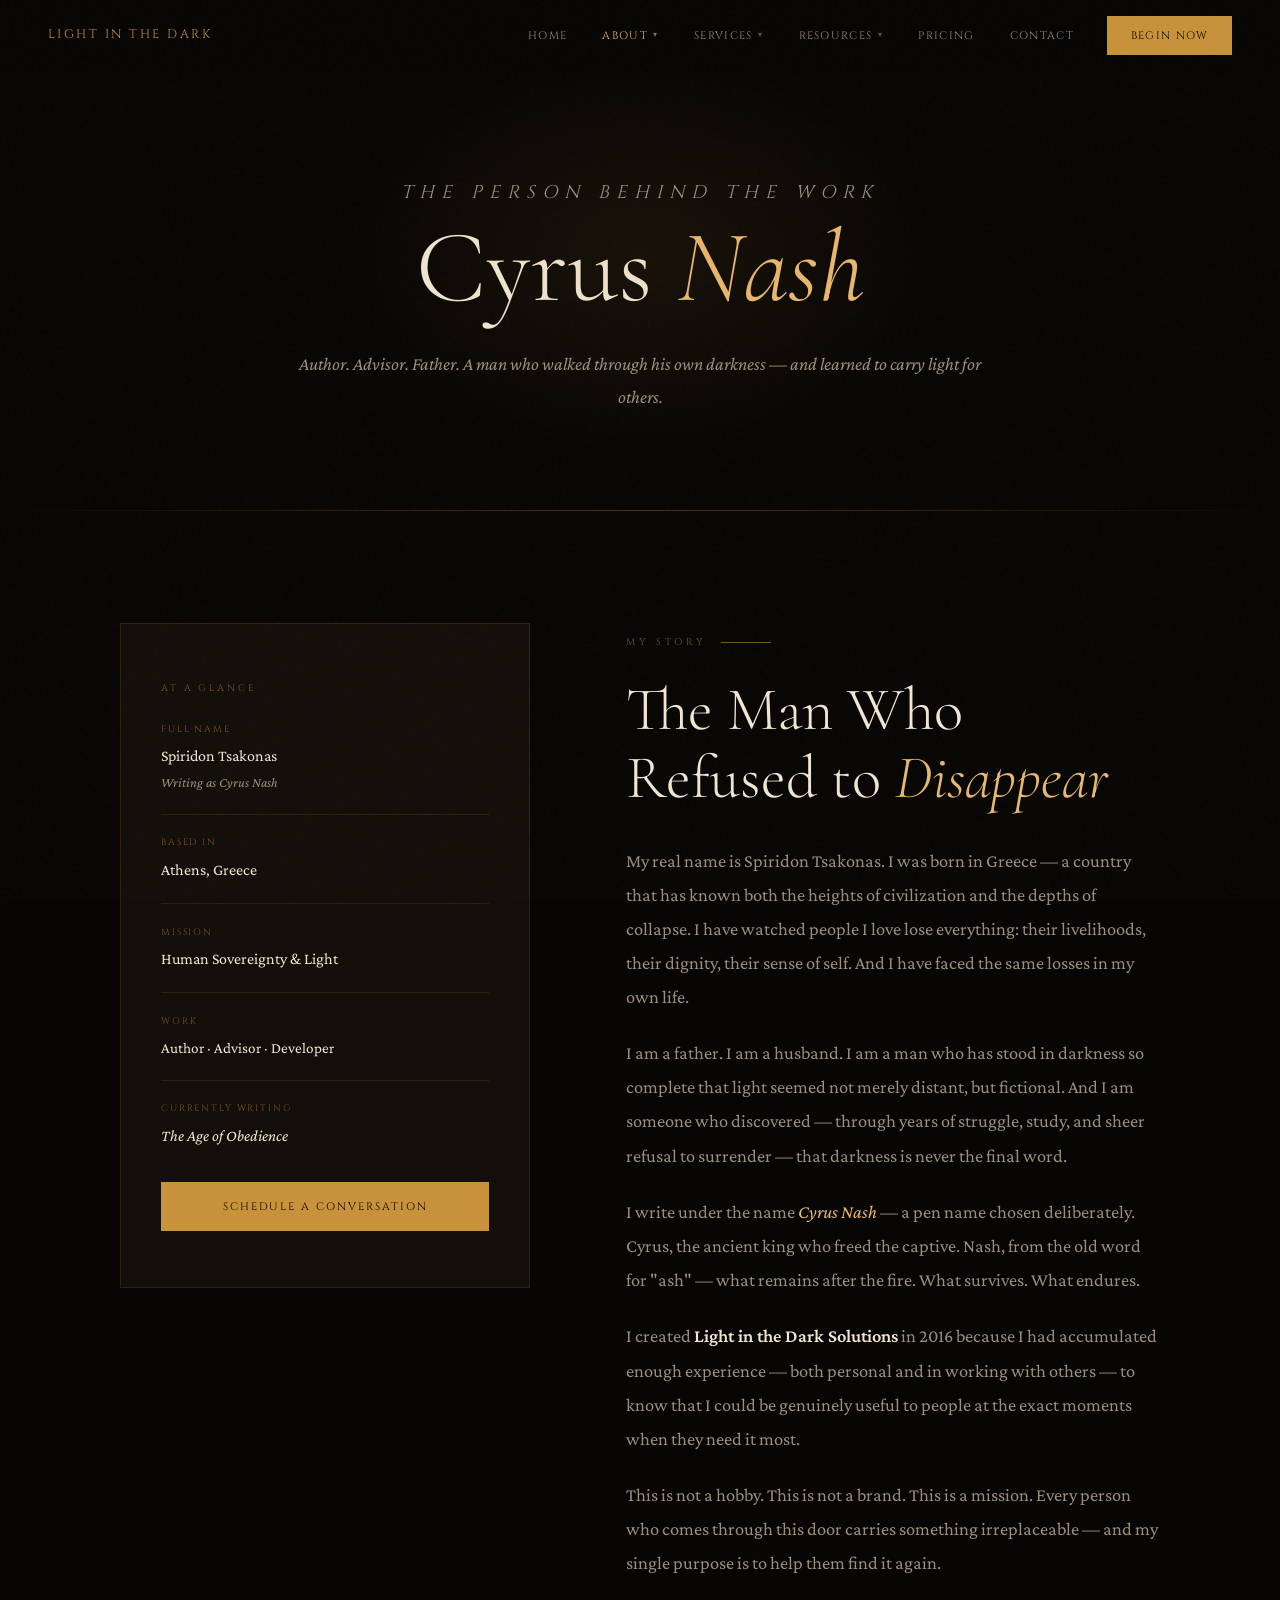
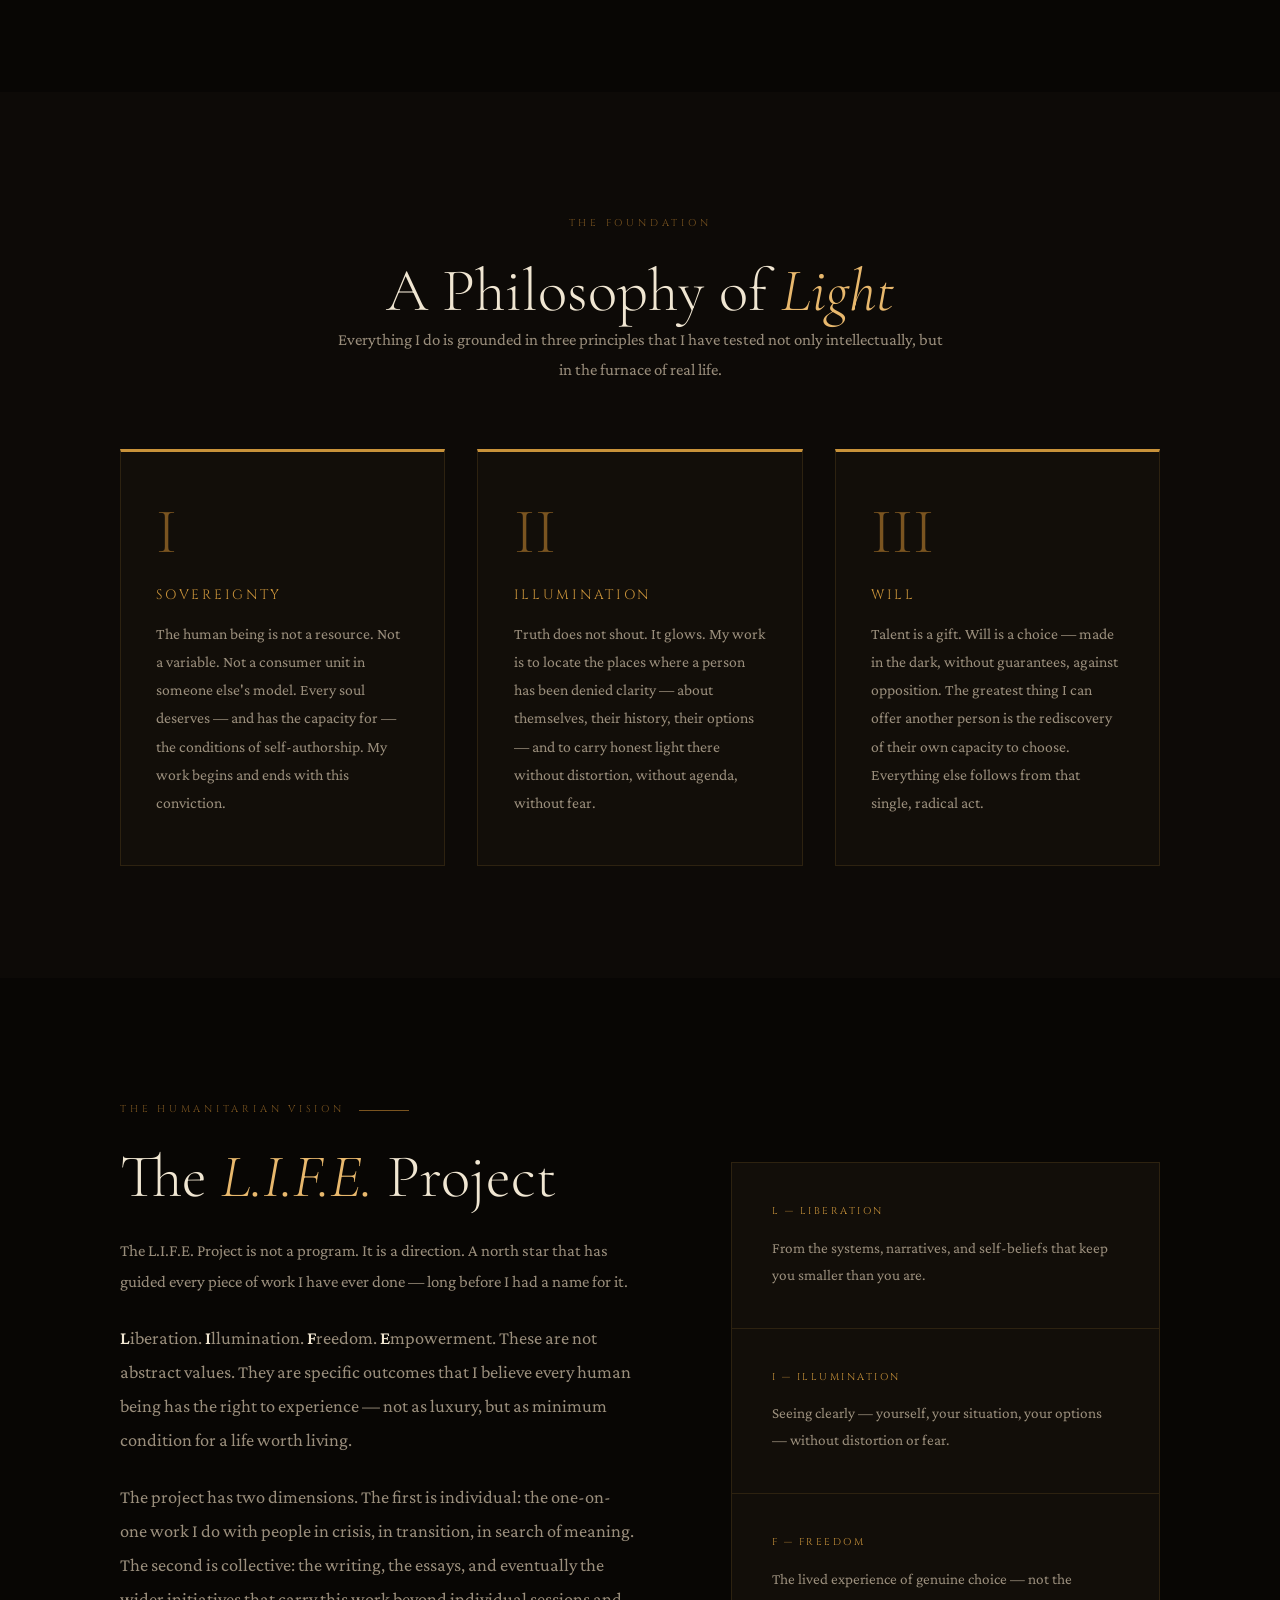
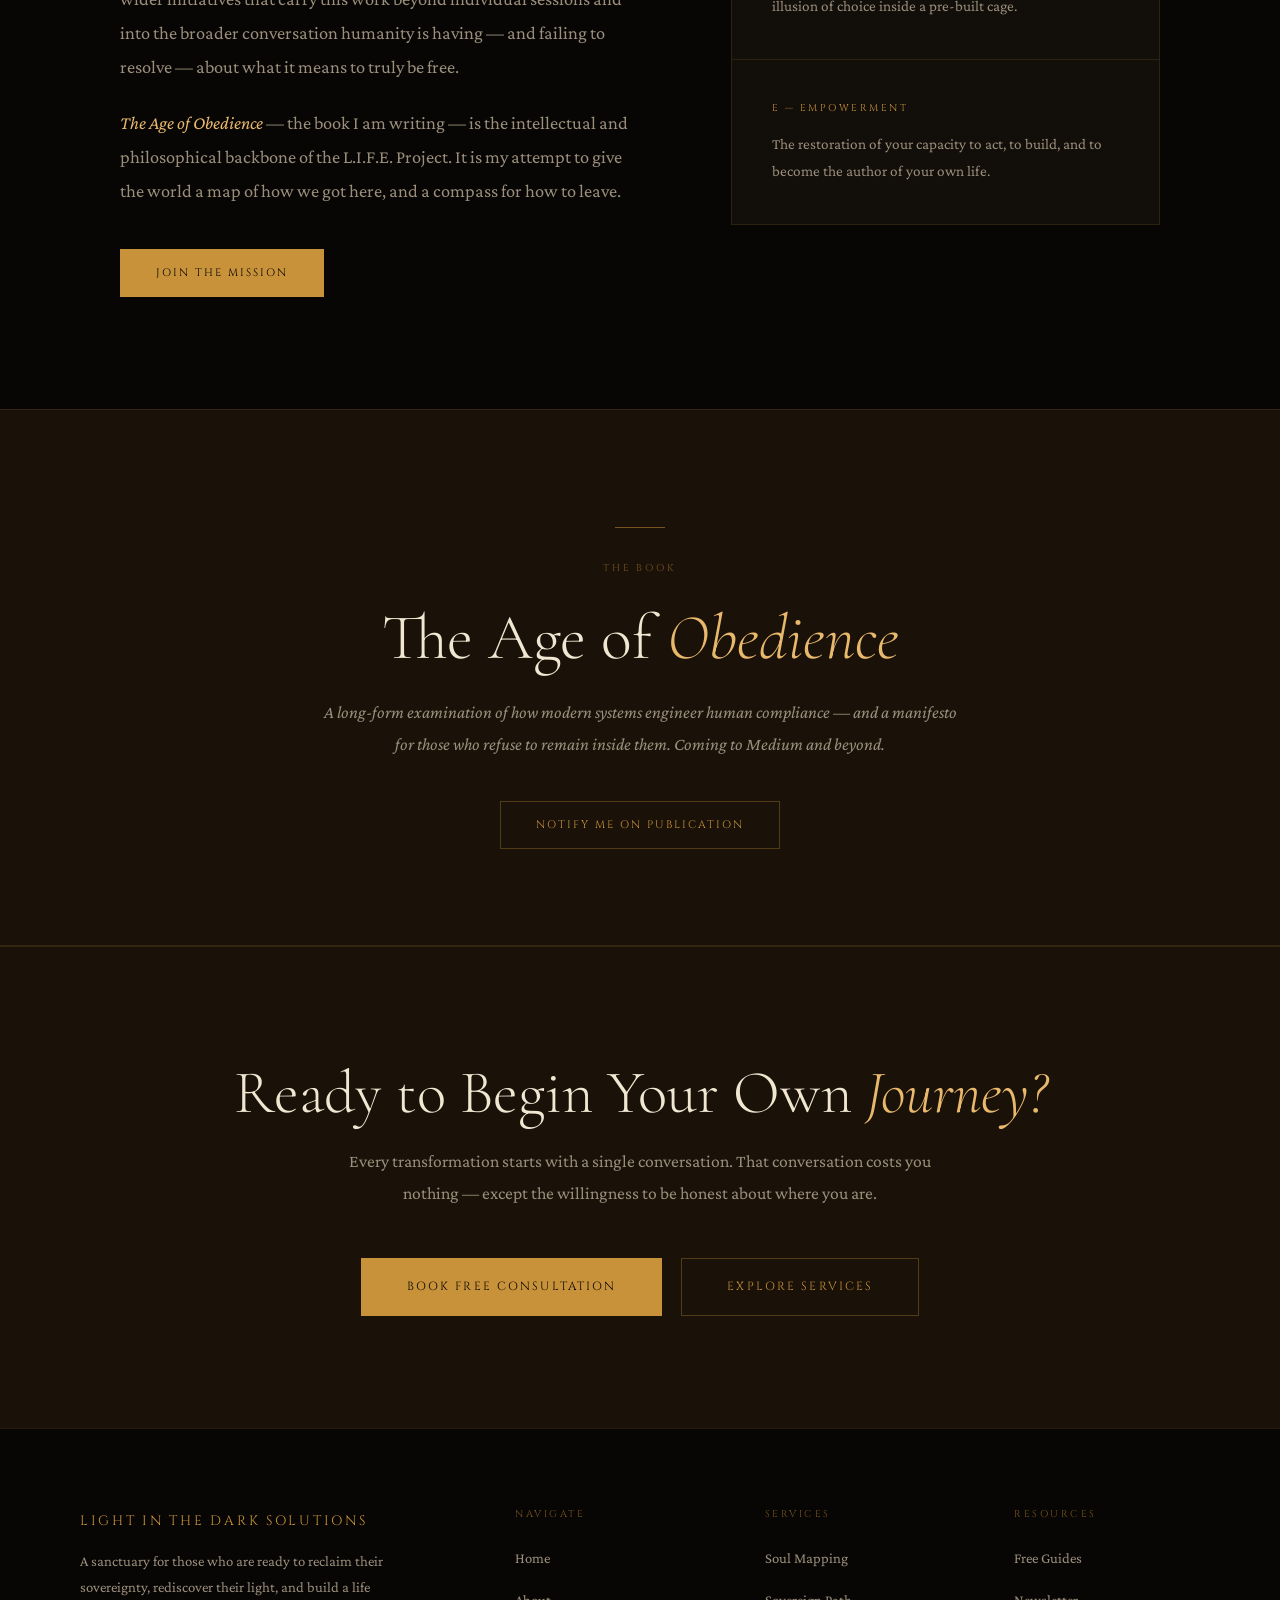
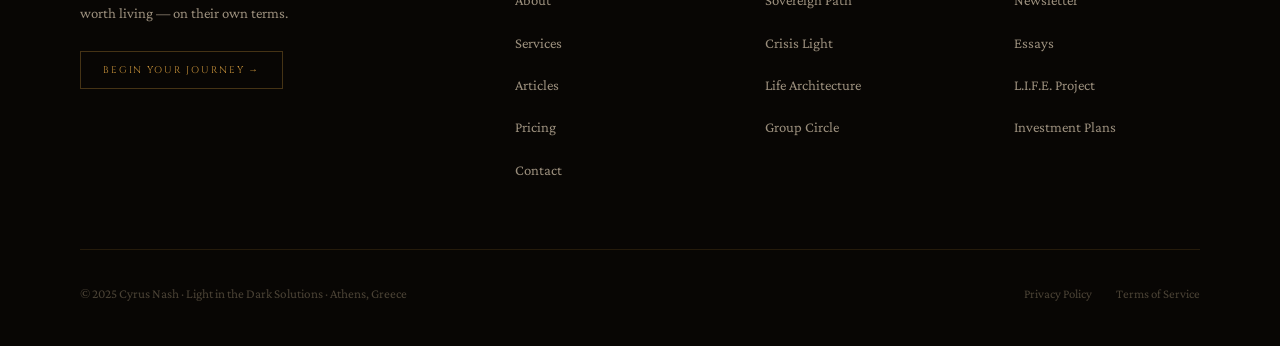
==== about.html @ 3b2564b2 "Initial website upload" ====
<!DOCTYPE html>
<html lang="en">
<head>
<meta charset="UTF-8"><meta name="viewport" content="width=device-width, initial-scale=1.0">
<meta name="description" content="About Cyrus Nash — author, advisor, and founder of the L.I.F.E. Project. The philosophy behind Light in the Dark Solutions.">
<title>About Cyrus Nash · Light in the Dark Solutions</title>
<link rel="stylesheet" href="css/style.css">
</head>
<body>
<nav id="nav">
  <a href="index.html" class="nav-logo">Light in the Dark</a>
  <ul class="nav-menu">
    <li><a href="index.html">Home</a></li>
    <li><a href="about.html" class="active">About <span class="arrow">▾</span></a>
      <div class="dropdown">
        <a href="#story">My Story<span class="dd-sub">Who is Cyrus Nash</span></a>
        <a href="#philosophy">Philosophy<span class="dd-sub">Light · Darkness · Will</span></a>
        <a href="#life-project">L.I.F.E. Project<span class="dd-sub">The humanitarian vision</span></a>
      </div>
    </li>
    <li><a href="services.html">Services <span class="arrow">▾</span></a>
      <div class="dropdown">
        <a href="services.html#soul-mapping">Soul Mapping<span class="dd-sub">One-on-one deep consultation</span></a>
        <a href="services.html#sovereign-path">The Sovereign Path<span class="dd-sub">Monthly coaching program</span></a>
        <a href="services.html#crisis-light">Crisis Light<span class="dd-sub">Emergency 48hr advisory</span></a>
        <a href="services.html#life-architecture">Life Architecture<span class="dd-sub">12-week intensive</span></a>
        <a href="services.html#group">Group Circle<span class="dd-sub">Collective transformation</span></a>
      </div>
    </li>
    <li><a href="resources.html">Resources <span class="arrow">▾</span></a>
      <div class="dropdown">
        <a href="blog.html">Articles & Essays<span class="dd-sub">Writings from the dark</span></a>
        <a href="resources.html#downloads">Free Downloads<span class="dd-sub">Guides & reflections</span></a>
        <a href="resources.html#newsletter">Newsletter<span class="dd-sub">Letters of Light</span></a>
      </div>
    </li>
    <li><a href="pricing.html">Pricing</a></li>
    <li><a href="contact.html">Contact</a></li>
    <li><a href="pricing.html" class="nav-cta">Begin Now</a></li>
  </ul>
  <button class="hamburger" aria-label="Menu"><span></span><span></span><span></span></button>
</nav>
<div class="mobile-nav">
  <a href="index.html">Home</a><a href="about.html">About</a>
  <a href="services.html">Services</a><a href="blog.html">Articles</a>
  <a href="resources.html">Resources</a><a href="pricing.html">Pricing</a>
  <a href="contact.html">Contact</a>
</div>

<div class="page-hero">
  <div class="page-hero-glow"></div>
  <p class="label">The Person Behind the Work</p>
  <h1>Cyrus <em>Nash</em></h1>
  <p>Author. Advisor. Father. A man who walked through his own darkness — and learned to carry light for others.</p>
</div>
<hr class="divider">

<!-- ── STORY ── -->
<section class="section" id="story">
  <div class="section-inner">
    <div style="display:grid;grid-template-columns:1fr 1.3fr;gap:6rem;align-items:start;">
      <div class="reveal">
        <div style="border:1px solid var(--border);padding:3.5rem 2.5rem;background:var(--bg3);position:sticky;top:6rem;">
          <div style="font-family:'Cinzel',serif;font-size:0.6rem;letter-spacing:0.3em;color:var(--gold-dim);text-transform:uppercase;margin-bottom:1.5rem;">At a Glance</div>
          <div style="display:flex;flex-direction:column;gap:1.2rem;">
            <div style="border-bottom:1px solid var(--border);padding-bottom:1.2rem;">
              <div style="font-family:'Cinzel',serif;font-size:0.58rem;letter-spacing:0.2em;color:var(--gold-dim);text-transform:uppercase;margin-bottom:0.3rem;">Full Name</div>
              <div style="font-size:1rem;color:var(--cream);">Spiridon Tsakonas</div>
              <div style="font-size:0.85rem;color:var(--cream-dim);font-style:italic;">Writing as Cyrus Nash</div>
            </div>
            <div style="border-bottom:1px solid var(--border);padding-bottom:1.2rem;">
              <div style="font-family:'Cinzel',serif;font-size:0.58rem;letter-spacing:0.2em;color:var(--gold-dim);text-transform:uppercase;margin-bottom:0.3rem;">Based In</div>
              <div style="font-size:1rem;color:var(--cream);">Athens, Greece</div>
            </div>
            <div style="border-bottom:1px solid var(--border);padding-bottom:1.2rem;">
              <div style="font-family:'Cinzel',serif;font-size:0.58rem;letter-spacing:0.2em;color:var(--gold-dim);text-transform:uppercase;margin-bottom:0.3rem;">Mission</div>
              <div style="font-size:1rem;color:var(--cream);">Human Sovereignty &amp; Light</div>
            </div>
            <div style="border-bottom:1px solid var(--border);padding-bottom:1.2rem;">
              <div style="font-family:'Cinzel',serif;font-size:0.58rem;letter-spacing:0.2em;color:var(--gold-dim);text-transform:uppercase;margin-bottom:0.3rem;">Work</div>
              <div style="font-size:0.95rem;color:var(--cream);">Author · Advisor · Developer</div>
            </div>
            <div>
              <div style="font-family:'Cinzel',serif;font-size:0.58rem;letter-spacing:0.2em;color:var(--gold-dim);text-transform:uppercase;margin-bottom:0.3rem;">Currently Writing</div>
              <div style="font-size:1rem;color:var(--cream);font-style:italic;">The Age of Obedience</div>
            </div>
          </div>
          <div style="margin-top:2rem;">
            <a href="contact.html" class="btn btn-gold" style="width:100%;justify-content:center;">Schedule a Conversation</a>
          </div>
        </div>
      </div>
      <div>
        <div class="reveal">
          <p class="label">My Story</p>
          <h2>The Man Who Refused to <em>Disappear</em></h2>
          <div style="margin-top:2rem;display:flex;flex-direction:column;gap:1.4rem;">
            <p style="color:var(--cream-dim);line-height:1.85;">
              My real name is Spiridon Tsakonas. I was born in Greece — a country that has known both the heights of civilization and the depths of collapse. I have watched people I love lose everything: their livelihoods, their dignity, their sense of self. And I have faced the same losses in my own life.
            </p>
            <p style="color:var(--cream-dim);line-height:1.85;">
              I am a father. I am a husband. I am a man who has stood in darkness so complete that light seemed not merely distant, but fictional. And I am someone who discovered — through years of struggle, study, and sheer refusal to surrender — that darkness is never the final word.
            </p>
            <p style="color:var(--cream-dim);line-height:1.85;">
              I write under the name <em>Cyrus Nash</em> — a pen name chosen deliberately. Cyrus, the ancient king who freed the captive. Nash, from the old word for "ash" — what remains after the fire. What survives. What endures.
            </p>
            <p style="color:var(--cream-dim);line-height:1.85;">
              I created <strong>Light in the Dark Solutions</strong> in 2016 because I had accumulated enough experience — both personal and in working with others — to know that I could be genuinely useful to people at the exact moments when they need it most.
            </p>
            <p style="color:var(--cream-dim);line-height:1.85;">
              This is not a hobby. This is not a brand. This is a mission. Every person who comes through this door carries something irreplaceable — and my single purpose is to help them find it again.
            </p>
          </div>
        </div>
      </div>
    </div>
  </div>
</section>

<!-- ── PHILOSOPHY ── -->
<section class="section section-alt" id="philosophy">
  <div class="section-inner">
    <div class="section-head centered reveal">
      <p class="label">The Foundation</p>
      <h2>A Philosophy of <em>Light</em></h2>
      <p class="section-subtitle">Everything I do is grounded in three principles that I have tested not only intellectually, but in the furnace of real life.</p>
    </div>
    <div style="display:grid;grid-template-columns:repeat(3,1fr);gap:2rem;margin-top:1rem;">
      <div class="reveal" style="background:var(--bg3);border:1px solid var(--border);padding:3rem 2.2rem;border-top:3px solid var(--gold);">
        <div style="font-family:'Cormorant Garamond',serif;font-size:4rem;font-weight:300;color:var(--gold-dim);line-height:1;margin-bottom:1.5rem;">I</div>
        <h3 style="font-family:'Cinzel',serif;font-size:0.85rem;letter-spacing:0.2em;text-transform:uppercase;color:var(--gold);margin-bottom:1rem;font-weight:400;">Sovereignty</h3>
        <p style="color:var(--cream-dim);font-size:0.98rem;line-height:1.8;">The human being is not a resource. Not a variable. Not a consumer unit in someone else's model. Every soul deserves — and has the capacity for — the conditions of self-authorship. My work begins and ends with this conviction.</p>
      </div>
      <div class="reveal reveal-delay-1" style="background:var(--bg3);border:1px solid var(--border);padding:3rem 2.2rem;border-top:3px solid var(--gold);">
        <div style="font-family:'Cormorant Garamond',serif;font-size:4rem;font-weight:300;color:var(--gold-dim);line-height:1;margin-bottom:1.5rem;">II</div>
        <h3 style="font-family:'Cinzel',serif;font-size:0.85rem;letter-spacing:0.2em;text-transform:uppercase;color:var(--gold);margin-bottom:1rem;font-weight:400;">Illumination</h3>
        <p style="color:var(--cream-dim);font-size:0.98rem;line-height:1.8;">Truth does not shout. It glows. My work is to locate the places where a person has been denied clarity — about themselves, their history, their options — and to carry honest light there without distortion, without agenda, without fear.</p>
      </div>
      <div class="reveal reveal-delay-2" style="background:var(--bg3);border:1px solid var(--border);padding:3rem 2.2rem;border-top:3px solid var(--gold);">
        <div style="font-family:'Cormorant Garamond',serif;font-size:4rem;font-weight:300;color:var(--gold-dim);line-height:1;margin-bottom:1.5rem;">III</div>
        <h3 style="font-family:'Cinzel',serif;font-size:0.85rem;letter-spacing:0.2em;text-transform:uppercase;color:var(--gold);margin-bottom:1rem;font-weight:400;">Will</h3>
        <p style="color:var(--cream-dim);font-size:0.98rem;line-height:1.8;">Talent is a gift. Will is a choice — made in the dark, without guarantees, against opposition. The greatest thing I can offer another person is the rediscovery of their own capacity to choose. Everything else follows from that single, radical act.</p>
      </div>
    </div>
  </div>
</section>

<!-- ── L.I.F.E. PROJECT ── -->
<section class="section" id="life-project">
  <div class="section-inner">
    <div style="display:grid;grid-template-columns:1.2fr 1fr;gap:6rem;align-items:center;">
      <div>
        <div class="reveal">
          <p class="label">The Humanitarian Vision</p>
          <h2>The <em>L.I.F.E.</em> Project</h2>
          <p style="color:var(--cream-dim);line-height:1.85;margin:1.5rem 0;font-size:1.05rem;">
            The L.I.F.E. Project is not a program. It is a direction. A north star that has guided every piece of work I have ever done — long before I had a name for it.
          </p>
          <p style="color:var(--cream-dim);line-height:1.85;margin-bottom:1.4rem;">
            <strong>L</strong>iberation. <strong>I</strong>llumination. <strong>F</strong>reedom. <strong>E</strong>mpowerment. These are not abstract values. They are specific outcomes that I believe every human being has the right to experience — not as luxury, but as minimum condition for a life worth living.
          </p>
          <p style="color:var(--cream-dim);line-height:1.85;margin-bottom:1.4rem;">
            The project has two dimensions. The first is individual: the one-on-one work I do with people in crisis, in transition, in search of meaning. The second is collective: the writing, the essays, and eventually the wider initiatives that carry this work beyond individual sessions and into the broader conversation humanity is having — and failing to resolve — about what it means to truly be free.
          </p>
          <p style="color:var(--cream-dim);line-height:1.85;margin-bottom:2.5rem;">
            <em>The Age of Obedience</em> — the book I am writing — is the intellectual and philosophical backbone of the L.I.F.E. Project. It is my attempt to give the world a map of how we got here, and a compass for how to leave.
          </p>
          <a href="contact.html" class="btn btn-gold">Join the Mission</a>
        </div>
      </div>
      <div class="reveal reveal-delay-2">
        <div style="border:1px solid var(--border);background:var(--bg3);">
          <div style="padding:2.5rem;border-bottom:1px solid var(--border);">
            <div style="font-family:'Cinzel',serif;font-size:0.62rem;letter-spacing:0.25em;color:var(--gold);text-transform:uppercase;margin-bottom:0.8rem;">L — Liberation</div>
            <p style="font-size:0.95rem;color:var(--cream-dim);">From the systems, narratives, and self-beliefs that keep you smaller than you are.</p>
          </div>
          <div style="padding:2.5rem;border-bottom:1px solid var(--border);">
            <div style="font-family:'Cinzel',serif;font-size:0.62rem;letter-spacing:0.25em;color:var(--gold);text-transform:uppercase;margin-bottom:0.8rem;">I — Illumination</div>
            <p style="font-size:0.95rem;color:var(--cream-dim);">Seeing clearly — yourself, your situation, your options — without distortion or fear.</p>
          </div>
          <div style="padding:2.5rem;border-bottom:1px solid var(--border);">
            <div style="font-family:'Cinzel',serif;font-size:0.62rem;letter-spacing:0.25em;color:var(--gold);text-transform:uppercase;margin-bottom:0.8rem;">F — Freedom</div>
            <p style="font-size:0.95rem;color:var(--cream-dim);">The lived experience of genuine choice — not the illusion of choice inside a pre-built cage.</p>
          </div>
          <div style="padding:2.5rem;">
            <div style="font-family:'Cinzel',serif;font-size:0.62rem;letter-spacing:0.25em;color:var(--gold);text-transform:uppercase;margin-bottom:0.8rem;">E — Empowerment</div>
            <p style="font-size:0.95rem;color:var(--cream-dim);">The restoration of your capacity to act, to build, and to become the author of your own life.</p>
          </div>
        </div>
      </div>
    </div>
  </div>
</section>

<!-- ── THE BOOK ── -->
<div class="quote-banner">
  <p class="label" style="justify-content:center;margin-bottom:2rem;"></p>
  <div class="reveal" style="max-width:800px;margin:0 auto;text-align:center;">
    <div style="font-family:'Cinzel',serif;font-size:0.62rem;letter-spacing:0.3em;color:var(--gold-dim);text-transform:uppercase;margin-bottom:1.5rem;">The Book</div>
    <h2 style="font-family:'Cormorant Garamond',serif;font-weight:300;font-size:clamp(2rem,5vw,4rem);margin-bottom:1.5rem;">The Age of <em>Obedience</em></h2>
    <p style="font-size:1.1rem;color:var(--cream-dim);max-width:640px;margin:0 auto 2.5rem;line-height:1.8;font-style:italic;">A long-form examination of how modern systems engineer human compliance — and a manifesto for those who refuse to remain inside them. Coming to Medium and beyond.</p>
    <a href="contact.html" class="btn btn-outline">Notify Me on Publication</a>
  </div>
</div>

<!-- ── CTA ── -->
<section class="cta-section">
  <div class="reveal">
    <h2>Ready to Begin Your Own <em>Journey?</em></h2>
    <p>Every transformation starts with a single conversation. That conversation costs you nothing — except the willingness to be honest about where you are.</p>
    <div class="btn-row">
      <a href="contact.html" class="btn btn-gold btn-lg">Book Free Consultation</a>
      <a href="services.html" class="btn btn-outline btn-lg">Explore Services</a>
    </div>
  </div>
</section>

<footer id="footer">
  <div class="footer-grid">
    <div class="footer-brand">
      <div class="footer-brand-name">Light in the Dark Solutions</div>
      <p>A sanctuary for those who are ready to reclaim their sovereignty, rediscover their light, and build a life worth living — on their own terms.</p>
      <a href="contact.html" class="btn btn-outline btn-sm">Begin Your Journey →</a>
    </div>
    <div class="footer-col"><h4>Navigate</h4><ul>
      <li><a href="index.html">Home</a></li><li><a href="about.html">About</a></li>
      <li><a href="services.html">Services</a></li><li><a href="blog.html">Articles</a></li>
      <li><a href="pricing.html">Pricing</a></li><li><a href="contact.html">Contact</a></li>
    </ul></div>
    <div class="footer-col"><h4>Services</h4><ul>
      <li><a href="services.html#soul-mapping">Soul Mapping</a></li>
      <li><a href="services.html#sovereign-path">Sovereign Path</a></li>
      <li><a href="services.html#crisis-light">Crisis Light</a></li>
      <li><a href="services.html#life-architecture">Life Architecture</a></li>
      <li><a href="services.html#group">Group Circle</a></li>
    </ul></div>
    <div class="footer-col"><h4>Resources</h4><ul>
      <li><a href="resources.html#downloads">Free Guides</a></li>
      <li><a href="resources.html#newsletter">Newsletter</a></li>
      <li><a href="blog.html">Essays</a></li>
      <li><a href="about.html#life-project">L.I.F.E. Project</a></li>
      <li><a href="pricing.html">Investment Plans</a></li>
    </ul></div>
  </div>
  <div class="footer-bottom">
    <span class="footer-copy">© 2025 Cyrus Nash · Light in the Dark Solutions · Athens, Greece</span>
    <div class="footer-legal"><a href="#">Privacy Policy</a><a href="#">Terms of Service</a></div>
  </div>
</footer>
<script src="js/main.js"></script>
</body>
</html>
---- css/style.css ----
/* ═══════════════════════════════════════════════════════
   LIGHT IN THE DARK SOLUTIONS — Global Stylesheet
   © Cyrus Nash · Athens, Greece
═══════════════════════════════════════════════════════ */

@import url('https://fonts.googleapis.com/css2?family=Cormorant+Garamond:ital,wght@0,300;0,400;0,600;1,300;1,400&family=Cinzel:wght@400;600&family=Crimson+Pro:ital,wght@0,300;0,400;1,300;1,400&display=swap');

*, *::before, *::after { box-sizing: border-box; margin: 0; padding: 0; }

:root {
  --bg:        #080604;
  --bg2:       #0d0a07;
  --bg3:       #120e09;
  --bg4:       #1a1208;
  --gold:      #c8923a;
  --gold-lt:   #e8b86d;
  --gold-dim:  #7a5420;
  --gold-pale: rgba(200,146,58,0.08);
  --cream:     #f0e6d2;
  --cream-dim: #9a8e7c;
  --cream-faint: #4a4235;
  --border:    rgba(200,146,58,0.15);
  --border-lt: rgba(200,146,58,0.32);
  --border-h:  rgba(200,146,58,0.55);
  --shadow:    0 20px 60px rgba(0,0,0,0.6);
  --success:   #4a9e6a;
  --danger:    #c0392b;
  --transition: all 0.32s cubic-bezier(0.4,0,0.2,1);
}

html { scroll-behavior: smooth; font-size: 16px; }

body {
  background: var(--bg);
  color: var(--cream);
  font-family: 'Crimson Pro', Georgia, serif;
  font-size: 1.15rem;
  line-height: 1.78;
  overflow-x: hidden;
  -webkit-font-smoothing: antialiased;
}

body::after {
  content: '';
  position: fixed; inset: 0;
  background-image: url("data:image/svg+xml,%3Csvg viewBox='0 0 256 256' xmlns='http://www.w3.org/2000/svg'%3E%3Cfilter id='n'%3E%3CfeTurbulence type='fractalNoise' baseFrequency='0.9' numOctaves='4' stitchTiles='stitch'/%3E%3C/filter%3E%3Crect width='100%25' height='100%25' filter='url(%23n)' opacity='0.035'/%3E%3C/svg%3E");
  pointer-events: none; z-index: 9999; opacity: 0.6;
}

img { max-width: 100%; display: block; }
a { color: var(--gold); text-decoration: none; transition: var(--transition); }
a:hover { color: var(--gold-lt); }

/* ─── TYPOGRAPHY ─── */
h1,h2,h3,h4,h5 {
  font-family: 'Cormorant Garamond', serif;
  font-weight: 300;
  line-height: 1.12;
  color: var(--cream);
}
h1 { font-size: clamp(3rem, 8vw, 7rem); }
h2 { font-size: clamp(2.2rem, 5vw, 3.8rem); }
h3 { font-size: clamp(1.5rem, 3vw, 2.2rem); }
h4 { font-size: 1.35rem; font-weight: 400; }

em { font-style: italic; color: var(--gold-lt); }
strong { font-weight: 600; color: var(--cream); }

.cinzel {
  font-family: 'Cinzel', serif;
  font-weight: 400;
  letter-spacing: 0.15em;
  text-transform: uppercase;
}

/* ─── SECTION LABEL ─── */
.label {
  font-family: 'Cinzel', serif;
  font-size: 0.62rem;
  letter-spacing: 0.38em;
  color: var(--gold-dim);
  text-transform: uppercase;
  display: inline-flex;
  align-items: center;
  gap: 0.9rem;
  margin-bottom: 1.5rem;
}
.label::after { content: ''; display: block; width: 50px; height: 1px; background: var(--gold-dim); }

/* ─── NAVIGATION ─── */
#nav {
  position: fixed; top: 0; left: 0; right: 0;
  z-index: 1000;
  padding: 0 3rem;
  height: 72px;
  display: flex; align-items: center; justify-content: space-between;
  background: rgba(8,6,4,0.92);
  backdrop-filter: blur(12px);
  border-bottom: 1px solid transparent;
  transition: border-color 0.4s, background 0.4s;
}
#nav.scrolled { border-bottom-color: var(--border); background: rgba(8,6,4,0.98); }

.nav-logo {
  font-family: 'Cinzel', serif;
  font-size: 0.78rem;
  letter-spacing: 0.2em;
  color: var(--gold);
  text-transform: uppercase;
  white-space: nowrap;
}

.nav-menu {
  display: flex; align-items: center;
  gap: 0; list-style: none;
}

.nav-menu > li {
  position: relative;
}

.nav-menu > li > a {
  font-family: 'Cinzel', serif;
  font-size: 0.68rem;
  letter-spacing: 0.12em;
  color: var(--cream-dim);
  text-transform: uppercase;
  padding: 0 1.1rem;
  height: 72px;
  display: flex; align-items: center; gap: 0.35rem;
  transition: var(--transition);
  white-space: nowrap;
}
.nav-menu > li > a:hover,
.nav-menu > li > a.active { color: var(--gold-lt); }

.nav-menu > li > a .arrow {
  font-size: 0.5rem;
  transition: transform 0.3s;
  opacity: 0.6;
}
.nav-menu > li:hover > a .arrow { transform: rotate(180deg); }

/* Dropdown */
.dropdown {
  position: absolute;
  top: 100%; left: 0;
  min-width: 220px;
  background: rgba(10,8,5,0.98);
  border: 1px solid var(--border);
  border-top: 2px solid var(--gold);
  padding: 0.5rem 0;
  opacity: 0; visibility: hidden; pointer-events: none;
  transform: translateY(8px);
  transition: var(--transition);
  backdrop-filter: blur(20px);
  box-shadow: var(--shadow);
}
.nav-menu > li:hover .dropdown {
  opacity: 1; visibility: visible; pointer-events: all;
  transform: translateY(0);
}
.dropdown a {
  display: block;
  font-family: 'Cinzel', serif;
  font-size: 0.62rem;
  letter-spacing: 0.12em;
  color: var(--cream-dim);
  text-transform: uppercase;
  padding: 0.75rem 1.3rem;
  border-bottom: 1px solid transparent;
  transition: var(--transition);
  white-space: nowrap;
}
.dropdown a:hover {
  color: var(--gold-lt);
  background: var(--gold-pale);
  border-bottom-color: var(--border);
  padding-left: 1.6rem;
}
.dropdown a .dd-sub {
  display: block;
  font-family: 'Crimson Pro', serif;
  font-size: 0.75rem;
  letter-spacing: 0.02em;
  text-transform: none;
  color: var(--cream-faint);
  margin-top: 2px;
}

.nav-cta {
  font-family: 'Cinzel', serif;
  font-size: 0.62rem;
  letter-spacing: 0.15em;
  text-transform: uppercase;
  color: var(--bg) !important;
  background: var(--gold);
  padding: 0.55rem 1.4rem !important;
  height: auto !important;
  margin-left: 1rem;
  border: 1px solid var(--gold);
  transition: var(--transition) !important;
}
.nav-cta:hover { background: var(--gold-lt) !important; border-color: var(--gold-lt) !important; }

/* Hamburger */
.hamburger {
  display: none;
  flex-direction: column; gap: 5px; cursor: pointer;
  background: none; border: none; padding: 4px;
}
.hamburger span {
  display: block; width: 24px; height: 1.5px;
  background: var(--gold); transition: var(--transition);
}
.hamburger.open span:nth-child(1) { transform: rotate(45deg) translate(4.5px, 4.5px); }
.hamburger.open span:nth-child(2) { opacity: 0; }
.hamburger.open span:nth-child(3) { transform: rotate(-45deg) translate(4.5px, -4.5px); }

/* Mobile nav */
.mobile-nav {
  display: none;
  position: fixed; top: 72px; left: 0; right: 0;
  background: rgba(8,6,4,0.98);
  border-bottom: 1px solid var(--border);
  padding: 1.5rem 2rem 2rem;
  z-index: 999;
  backdrop-filter: blur(20px);
}
.mobile-nav.open { display: block; }
.mobile-nav a {
  display: block;
  font-family: 'Cinzel', serif;
  font-size: 0.75rem;
  letter-spacing: 0.15em;
  text-transform: uppercase;
  color: var(--cream-dim);
  padding: 0.7rem 0;
  border-bottom: 1px solid var(--border);
}
.mobile-nav a:hover { color: var(--gold-lt); }

/* ─── HERO ─── */
.hero {
  position: relative;
  min-height: 100vh;
  display: flex; flex-direction: column;
  justify-content: center; align-items: center;
  text-align: center;
  padding: 8rem 2rem 5rem;
  overflow: hidden;
}

#particles { position: absolute; inset: 0; z-index: 0; }

.hero-content { position: relative; z-index: 1; max-width: 960px; }

.hero-glow {
  position: absolute; top: 40%; left: 50%;
  transform: translate(-50%, -50%);
  width: 700px; height: 700px;
  background: radial-gradient(circle, rgba(200,146,58,0.1) 0%, transparent 65%);
  pointer-events: none; z-index: 0;
  animation: breathe 6s ease-in-out infinite;
}
@keyframes breathe {
  0%,100% { transform: translate(-50%,-50%) scale(1); opacity: 1; }
  50% { transform: translate(-50%,-50%) scale(1.2); opacity: 0.6; }
}

.hero-eyebrow {
  font-family: 'Cinzel', serif;
  font-size: 0.65rem;
  letter-spacing: 0.4em;
  color: var(--gold-dim);
  text-transform: uppercase;
  margin-bottom: 2rem;
  opacity: 0; animation: fadeUp 1s ease forwards 0.3s;
}

.hero-title {
  font-family: 'Cormorant Garamond', serif;
  font-weight: 300;
  font-size: clamp(3.5rem, 9vw, 8.5rem);
  line-height: 1.0;
  color: var(--cream);
  margin-bottom: 0.3rem;
  opacity: 0; animation: fadeUp 1.1s ease forwards 0.5s;
}

.hero-title-accent {
  font-style: italic;
  color: var(--gold-lt);
  display: block;
}

.hero-rule {
  display: flex; align-items: center;
  gap: 1rem; justify-content: center;
  margin: 2rem auto;
  opacity: 0; animation: fadeUp 1s ease forwards 0.8s;
}
.hero-rule span { width: 60px; height: 1px; background: linear-gradient(to right, transparent, var(--gold)); }
.hero-rule span:last-child { background: linear-gradient(to left, transparent, var(--gold)); }
.hero-rule i {
  font-family: 'Cormorant Garamond', serif;
  font-style: italic;
  font-size: 1.2rem;
  color: var(--gold);
}

.hero-tagline {
  font-family: 'Crimson Pro', serif;
  font-style: italic;
  font-weight: 300;
  font-size: clamp(1.1rem, 2.5vw, 1.5rem);
  color: var(--cream-dim);
  max-width: 700px;
  line-height: 1.7;
  margin: 0 auto;
  opacity: 0; animation: fadeUp 1s ease forwards 1s;
}

.hero-actions {
  display: flex; gap: 1.2rem; justify-content: center;
  flex-wrap: wrap;
  margin-top: 3.5rem;
  opacity: 0; animation: fadeUp 1s ease forwards 1.2s;
}

.hero-scroll {
  position: absolute; bottom: 2rem; left: 50%;
  transform: translateX(-50%);
  display: flex; flex-direction: column; align-items: center; gap: 0.5rem;
  opacity: 0; animation: fadeIn 1s ease forwards 2s;
  z-index: 1;
}
.hero-scroll span {
  font-family: 'Cinzel', serif;
  font-size: 0.55rem;
  letter-spacing: 0.3em;
  color: var(--gold-dim);
  text-transform: uppercase;
}
.scroll-line {
  width: 1px; height: 45px;
  background: linear-gradient(to bottom, var(--gold-dim), transparent);
  animation: scrollPulse 2.5s ease-in-out infinite;
}
@keyframes scrollPulse {
  0%,100% { opacity: 0.35; transform: scaleY(1); }
  50% { opacity: 0.9; }
}

/* ─── BUTTONS ─── */
.btn {
  display: inline-flex; align-items: center; gap: 0.6rem;
  font-family: 'Cinzel', serif;
  font-size: 0.68rem;
  letter-spacing: 0.18em;
  text-transform: uppercase;
  padding: 0.85rem 2.2rem;
  border: 1px solid;
  cursor: pointer;
  transition: var(--transition);
  white-space: nowrap;
}
.btn-gold {
  color: var(--bg);
  background: var(--gold);
  border-color: var(--gold);
}
.btn-gold:hover { background: var(--gold-lt); border-color: var(--gold-lt); color: var(--bg); }

.btn-outline {
  color: var(--gold);
  background: transparent;
  border-color: var(--border-lt);
}
.btn-outline:hover { border-color: var(--gold); color: var(--gold-lt); }

.btn-cream {
  color: var(--bg);
  background: var(--cream);
  border-color: var(--cream);
}
.btn-cream:hover { background: var(--gold-lt); border-color: var(--gold-lt); }

.btn-lg { padding: 1.1rem 2.8rem; font-size: 0.74rem; }
.btn-sm { padding: 0.6rem 1.4rem; font-size: 0.6rem; }

/* ─── SECTIONS ─── */
.section { position: relative; z-index: 1; }
.section-alt { background: var(--bg2); }
.section-dark { background: var(--bg3); }

.section-inner {
  max-width: 1120px;
  margin: 0 auto;
  padding: 7rem 2.5rem;
}
.section-inner-sm {
  max-width: 820px;
  margin: 0 auto;
  padding: 7rem 2.5rem;
}
.section-inner-lg {
  max-width: 1280px;
  margin: 0 auto;
  padding: 7rem 2.5rem;
}

.section-head { margin-bottom: 4rem; }
.section-head.centered { text-align: center; }
.section-head.centered .label { justify-content: center; }
.section-head.centered .label::after { display: none; }
.section-head.centered .section-subtitle { margin: 0 auto; }

.section-subtitle {
  font-size: 1.05rem;
  color: var(--cream-dim);
  max-width: 620px;
  margin-top: 1.2rem;
  line-height: 1.8;
}

/* ─── DIVIDERS ─── */
.divider {
  border: none;
  height: 1px;
  background: linear-gradient(to right, transparent, var(--border-lt), transparent);
  margin: 0;
}

/* ─── CARDS ─── */
.card {
  background: var(--bg3);
  border: 1px solid var(--border);
  padding: 2.5rem;
  transition: var(--transition);
  position: relative;
  overflow: hidden;
}
.card::before {
  content: '';
  position: absolute; top: 0; left: 0;
  width: 3px; height: 0;
  background: var(--gold);
  transition: height 0.4s ease;
}
.card:hover { border-color: var(--border-lt); transform: translateY(-4px); box-shadow: var(--shadow); }
.card:hover::before { height: 100%; }

.card-icon {
  font-family: 'Cormorant Garamond', serif;
  font-size: 3rem;
  font-weight: 300;
  color: var(--gold-dim);
  line-height: 1;
  margin-bottom: 1rem;
}

.card-label {
  font-family: 'Cinzel', serif;
  font-size: 0.6rem;
  letter-spacing: 0.25em;
  color: var(--gold);
  text-transform: uppercase;
  margin-bottom: 0.7rem;
}

.card h3 { font-size: 1.7rem; margin-bottom: 1rem; }
.card p { font-size: 0.98rem; color: var(--cream-dim); line-height: 1.75; }

/* ─── GRID LAYOUTS ─── */
.grid-3 {
  display: grid;
  grid-template-columns: repeat(3, 1fr);
  gap: 1.5px;
}
.grid-2 {
  display: grid;
  grid-template-columns: repeat(2, 1fr);
  gap: 2rem;
}
.grid-4 {
  display: grid;
  grid-template-columns: repeat(4, 1fr);
  gap: 1.5rem;
}

/* ─── PRICING ─── */
.pricing-grid {
  display: grid;
  grid-template-columns: repeat(3, 1fr);
  gap: 2px;
  margin-top: 4rem;
  border: 1px solid var(--border);
}

.price-card {
  background: var(--bg3);
  padding: 3rem 2.2rem;
  position: relative;
  transition: var(--transition);
  border-right: 1px solid var(--border);
}
.price-card:last-child { border-right: none; }
.price-card.featured {
  background: var(--bg4);
  border-top: 3px solid var(--gold);
}
.price-card.featured::before {
  content: 'MOST CHOSEN';
  position: absolute; top: -1px; left: 50%; transform: translateX(-50%) translateY(-50%);
  font-family: 'Cinzel', serif;
  font-size: 0.55rem;
  letter-spacing: 0.3em;
  color: var(--bg);
  background: var(--gold);
  padding: 0.3rem 1rem;
  white-space: nowrap;
}

.price-name {
  font-family: 'Cinzel', serif;
  font-size: 0.75rem;
  letter-spacing: 0.25em;
  color: var(--gold);
  text-transform: uppercase;
  margin-bottom: 0.5rem;
}

.price-tagline {
  font-family: 'Cormorant Garamond', serif;
  font-style: italic;
  font-size: 1.25rem;
  color: var(--cream-dim);
  margin-bottom: 1.8rem;
}

.price-amount {
  font-family: 'Cormorant Garamond', serif;
  font-weight: 300;
  font-size: 3.5rem;
  color: var(--cream);
  line-height: 1;
  margin-bottom: 0.3rem;
}
.price-amount sup { font-size: 1.4rem; vertical-align: super; }
.price-amount sub { font-size: 1rem; color: var(--cream-dim); }

.price-period {
  font-family: 'Cinzel', serif;
  font-size: 0.6rem;
  letter-spacing: 0.2em;
  color: var(--gold-dim);
  text-transform: uppercase;
  margin-bottom: 2rem;
}

.price-toggle {
  display: flex; align-items: center; justify-content: center;
  gap: 1rem;
  margin-bottom: 3.5rem;
}
.price-toggle label {
  font-family: 'Cinzel', serif;
  font-size: 0.65rem;
  letter-spacing: 0.15em;
  color: var(--cream-dim);
  text-transform: uppercase;
  cursor: pointer;
  transition: var(--transition);
}
.price-toggle label.active { color: var(--gold-lt); }
.toggle-switch {
  position: relative;
  width: 48px; height: 24px;
}
.toggle-switch input { opacity: 0; width: 0; height: 0; }
.toggle-slider {
  position: absolute; inset: 0;
  background: var(--bg4);
  border: 1px solid var(--border-lt);
  cursor: pointer;
  transition: var(--transition);
}
.toggle-slider::before {
  content: '';
  position: absolute; bottom: 3px; left: 3px;
  width: 16px; height: 16px;
  background: var(--gold);
  transition: var(--transition);
}
input:checked + .toggle-slider::before { transform: translateX(24px); }
input:checked + .toggle-slider { background: var(--gold-pale); }

.price-features {
  list-style: none;
  margin: 1.5rem 0 2.5rem;
  display: flex; flex-direction: column; gap: 0.75rem;
}
.price-features li {
  font-size: 0.95rem;
  color: var(--cream-dim);
  display: flex; align-items: flex-start; gap: 0.7rem;
  line-height: 1.5;
}
.price-features li::before {
  content: '◆';
  font-size: 0.45rem;
  color: var(--gold);
  margin-top: 0.45rem;
  flex-shrink: 0;
}
.price-features li.muted { opacity: 0.4; }
.price-features li.muted::before { color: var(--cream-faint); }

.price-divider {
  height: 1px;
  background: var(--border);
  margin: 2rem 0;
}

.price-note {
  font-family: 'Cinzel', serif;
  font-size: 0.58rem;
  letter-spacing: 0.15em;
  color: var(--gold-dim);
  text-transform: uppercase;
  text-align: center;
  margin-top: 1rem;
}

/* ─── BLOG CARDS ─── */
.blog-card {
  border: 1px solid var(--border);
  overflow: hidden;
  transition: var(--transition);
}
.blog-card:hover { border-color: var(--border-lt); transform: translateY(-3px); }

.blog-thumb {
  height: 200px;
  display: flex; align-items: center; justify-content: center;
  position: relative;
  overflow: hidden;
}

.blog-meta {
  font-family: 'Cinzel', serif;
  font-size: 0.58rem;
  letter-spacing: 0.25em;
  color: var(--gold-dim);
  text-transform: uppercase;
  margin-bottom: 0.7rem;
}
.blog-body { padding: 1.8rem; }
.blog-body h3 {
  font-size: 1.5rem;
  margin-bottom: 0.8rem;
  line-height: 1.3;
}
.blog-body p { font-size: 0.92rem; color: var(--cream-dim); line-height: 1.7; margin-bottom: 1.2rem; }
.read-more {
  font-family: 'Cinzel', serif;
  font-size: 0.6rem;
  letter-spacing: 0.2em;
  color: var(--gold);
  text-transform: uppercase;
  display: inline-flex; align-items: center; gap: 0.5rem;
  transition: var(--transition);
}
.read-more:hover { gap: 0.9rem; color: var(--gold-lt); }
.read-more::after { content: '→'; }

/* ─── TESTIMONIALS ─── */
.testimonial {
  background: var(--bg3);
  border: 1px solid var(--border);
  border-left: 3px solid var(--gold);
  padding: 2.5rem 2rem 2.5rem 2.5rem;
}
.testimonial-text {
  font-family: 'Cormorant Garamond', serif;
  font-style: italic;
  font-size: 1.45rem;
  font-weight: 300;
  color: var(--cream);
  line-height: 1.55;
  margin-bottom: 1.5rem;
  position: relative;
}
.testimonial-text::before {
  content: '\201C';
  font-size: 4rem;
  color: var(--gold-dim);
  position: absolute; top: -0.8rem; left: -0.2rem;
  line-height: 1;
}
.testimonial-author {
  font-family: 'Cinzel', serif;
  font-size: 0.62rem;
  letter-spacing: 0.2em;
  color: var(--gold-dim);
  text-transform: uppercase;
}

/* ─── FORMS ─── */
.form-group {
  display: flex; flex-direction: column; gap: 0.4rem;
  margin-bottom: 1.5rem;
}
.form-group label {
  font-family: 'Cinzel', serif;
  font-size: 0.6rem;
  letter-spacing: 0.25em;
  color: var(--gold-dim);
  text-transform: uppercase;
}
.form-group input,
.form-group textarea,
.form-group select {
  background: transparent;
  border: none;
  border-bottom: 1px solid var(--border-lt);
  color: var(--cream);
  font-family: 'Crimson Pro', serif;
  font-size: 1rem;
  padding: 0.7rem 0;
  outline: none;
  transition: border-color 0.3s;
  width: 100%;
  -webkit-appearance: none;
}
.form-group select option { background: #0e0b07; }
.form-group input:focus,
.form-group textarea:focus,
.form-group select:focus { border-bottom-color: var(--gold); }
.form-group input::placeholder,
.form-group textarea::placeholder { color: var(--cream-faint); }
.form-group textarea { resize: vertical; min-height: 120px; }

.form-row {
  display: grid;
  grid-template-columns: 1fr 1fr;
  gap: 2rem;
}

.form-success {
  background: rgba(74,158,106,0.1);
  border: 1px solid rgba(74,158,106,0.3);
  color: #7dca9b;
  padding: 1.2rem 1.5rem;
  font-family: 'Cinzel', serif;
  font-size: 0.7rem;
  letter-spacing: 0.15em;
  text-transform: uppercase;
  display: none;
  margin-top: 1rem;
}

/* ─── FAQ ACCORDION ─── */
.faq-item {
  border-bottom: 1px solid var(--border);
  overflow: hidden;
}
.faq-question {
  width: 100%; background: none; border: none;
  display: flex; justify-content: space-between; align-items: center;
  padding: 1.5rem 0;
  cursor: pointer;
  color: var(--cream);
  font-family: 'Cormorant Garamond', serif;
  font-size: 1.25rem;
  font-weight: 300;
  text-align: left;
  transition: var(--transition);
}
.faq-question:hover { color: var(--gold-lt); }
.faq-icon {
  font-family: 'Cinzel', serif;
  font-size: 1.1rem;
  color: var(--gold);
  transition: transform 0.35s;
  flex-shrink: 0;
}
.faq-item.open .faq-icon { transform: rotate(45deg); }
.faq-answer {
  max-height: 0;
  overflow: hidden;
  transition: max-height 0.45s ease, padding 0.3s;
}
.faq-answer-inner {
  padding: 0 0 1.5rem;
  font-size: 1rem;
  color: var(--cream-dim);
  line-height: 1.8;
}

/* ─── QUOTE BANNER ─── */
.quote-banner {
  background: var(--bg4);
  border-top: 1px solid var(--border);
  border-bottom: 1px solid var(--border);
  text-align: center;
  padding: 6rem 2rem;
}
.quote-banner blockquote {
  font-family: 'Cormorant Garamond', serif;
  font-style: italic;
  font-weight: 300;
  font-size: clamp(1.5rem, 3.5vw, 2.6rem);
  color: var(--cream);
  max-width: 820px;
  margin: 0 auto;
  line-height: 1.5;
  position: relative;
  padding: 0 2rem;
}
.quote-banner blockquote::before {
  content: '\201C';
  font-size: 7rem; color: var(--gold-dim);
  position: absolute; top: -2.5rem; left: 0;
  line-height: 1; font-style: normal;
}
.quote-attr {
  font-family: 'Cinzel', serif;
  font-size: 0.62rem;
  letter-spacing: 0.28em;
  color: var(--gold-dim);
  text-transform: uppercase;
  margin-top: 2rem;
  display: block;
}

/* ─── STATS ─── */
.stat {
  text-align: center;
  padding: 2rem;
  border: 1px solid var(--border);
}
.stat-num {
  font-family: 'Cormorant Garamond', serif;
  font-size: 4rem;
  font-weight: 300;
  color: var(--gold-lt);
  line-height: 1;
  margin-bottom: 0.5rem;
}
.stat-label {
  font-family: 'Cinzel', serif;
  font-size: 0.6rem;
  letter-spacing: 0.25em;
  color: var(--cream-dim);
  text-transform: uppercase;
}

/* ─── CTA SECTION ─── */
.cta-section {
  background: var(--bg4);
  border-top: 1px solid var(--border);
  text-align: center;
  padding: 7rem 2.5rem;
}
.cta-section h2 { margin-bottom: 1.2rem; }
.cta-section p {
  font-size: 1.1rem;
  color: var(--cream-dim);
  max-width: 600px;
  margin: 0 auto 3rem;
  line-height: 1.8;
}
.cta-section .btn-row {
  display: flex; justify-content: center;
  gap: 1.2rem; flex-wrap: wrap;
}

/* ─── FOOTER ─── */
#footer {
  background: var(--bg);
  border-top: 1px solid var(--border);
  padding: 5rem 2.5rem 2.5rem;
}
.footer-grid {
  max-width: 1120px;
  margin: 0 auto;
  display: grid;
  grid-template-columns: 2fr 1fr 1fr 1fr;
  gap: 4rem;
  padding-bottom: 4rem;
  border-bottom: 1px solid var(--border);
  margin-bottom: 2rem;
}
.footer-brand-name {
  font-family: 'Cinzel', serif;
  font-size: 0.85rem;
  letter-spacing: 0.2em;
  color: var(--gold);
  text-transform: uppercase;
  margin-bottom: 1rem;
}
.footer-brand p {
  font-size: 0.92rem;
  color: var(--cream-dim);
  line-height: 1.75;
  max-width: 320px;
  margin-bottom: 1.5rem;
}
.footer-col h4 {
  font-family: 'Cinzel', serif;
  font-size: 0.62rem;
  letter-spacing: 0.25em;
  color: var(--gold-dim);
  text-transform: uppercase;
  margin-bottom: 1.3rem;
  font-weight: 400;
}
.footer-col ul { list-style: none; display: flex; flex-direction: column; gap: 0.6rem; }
.footer-col ul li a {
  font-size: 0.92rem;
  color: var(--cream-dim);
  transition: var(--transition);
}
.footer-col ul li a:hover { color: var(--gold-lt); padding-left: 5px; }
.footer-bottom {
  max-width: 1120px;
  margin: 0 auto;
  display: flex; justify-content: space-between; align-items: center;
  flex-wrap: wrap; gap: 1rem;
}
.footer-copy {
  font-size: 0.82rem;
  color: var(--cream-faint);
}
.footer-legal {
  display: flex; gap: 1.5rem;
}
.footer-legal a {
  font-size: 0.8rem;
  color: var(--cream-faint);
}
.footer-legal a:hover { color: var(--gold); }

/* ─── PAGE HERO (inner pages) ─── */
.page-hero {
  padding: 11rem 2.5rem 6rem;
  text-align: center;
  position: relative;
  overflow: hidden;
}
.page-hero-glow {
  position: absolute; top: 50%; left: 50%;
  transform: translate(-50%, -50%);
  width: 600px; height: 400px;
  background: radial-gradient(ellipse, rgba(200,146,58,0.08) 0%, transparent 70%);
  pointer-events: none;
}
.page-hero .label { justify-content: center; }
.page-hero .label::after { display: none; }
.page-hero h1 { margin-bottom: 1.5rem; }
.page-hero p {
  font-size: 1.15rem;
  color: var(--cream-dim);
  max-width: 700px;
  margin: 0 auto;
  font-style: italic;
}

/* ─── ANIMATIONS ─── */
@keyframes fadeUp {
  from { opacity: 0; transform: translateY(24px); }
  to { opacity: 1; transform: translateY(0); }
}
@keyframes fadeIn {
  from { opacity: 0; }
  to { opacity: 1; }
}

.reveal {
  opacity: 0;
  transform: translateY(28px);
  transition: opacity 0.85s ease, transform 0.85s ease;
}
.reveal.visible { opacity: 1; transform: none; }
.reveal-delay-1 { transition-delay: 0.1s; }
.reveal-delay-2 { transition-delay: 0.2s; }
.reveal-delay-3 { transition-delay: 0.3s; }
.reveal-delay-4 { transition-delay: 0.4s; }

/* ─── BADGE ─── */
.badge {
  display: inline-block;
  font-family: 'Cinzel', serif;
  font-size: 0.55rem;
  letter-spacing: 0.2em;
  text-transform: uppercase;
  padding: 0.3rem 0.9rem;
  border: 1px solid var(--border-lt);
  color: var(--gold-dim);
  margin-bottom: 1rem;
}

/* ─── RESPONSIVE ─── */
@media (max-width: 1024px) {
  .grid-3 { grid-template-columns: repeat(2, 1fr); }
  .pricing-grid { grid-template-columns: 1fr; gap: 1.5rem; }
  .pricing-grid { border: none; }
  .price-card { border: 1px solid var(--border) !important; }
  .grid-4 { grid-template-columns: repeat(2, 1fr); }
  .footer-grid { grid-template-columns: 1fr 1fr; gap: 3rem; }
}

@media (max-width: 768px) {
  #nav { padding: 0 1.5rem; }
  .nav-menu { display: none; }
  .hamburger { display: flex; }
  .section-inner, .section-inner-sm, .section-inner-lg { padding: 5rem 1.5rem; }
  .grid-3 { grid-template-columns: 1fr; }
  .grid-2 { grid-template-columns: 1fr; }
  .grid-4 { grid-template-columns: 1fr 1fr; }
  .form-row { grid-template-columns: 1fr; gap: 0; }
  .footer-grid { grid-template-columns: 1fr; gap: 2.5rem; }
  .hero-actions { flex-direction: column; align-items: center; }
  .footer-bottom { flex-direction: column; text-align: center; }
  .quote-banner blockquote::before { font-size: 4rem; }
}
@media (max-width: 480px) {
  .grid-4 { grid-template-columns: 1fr; }
}
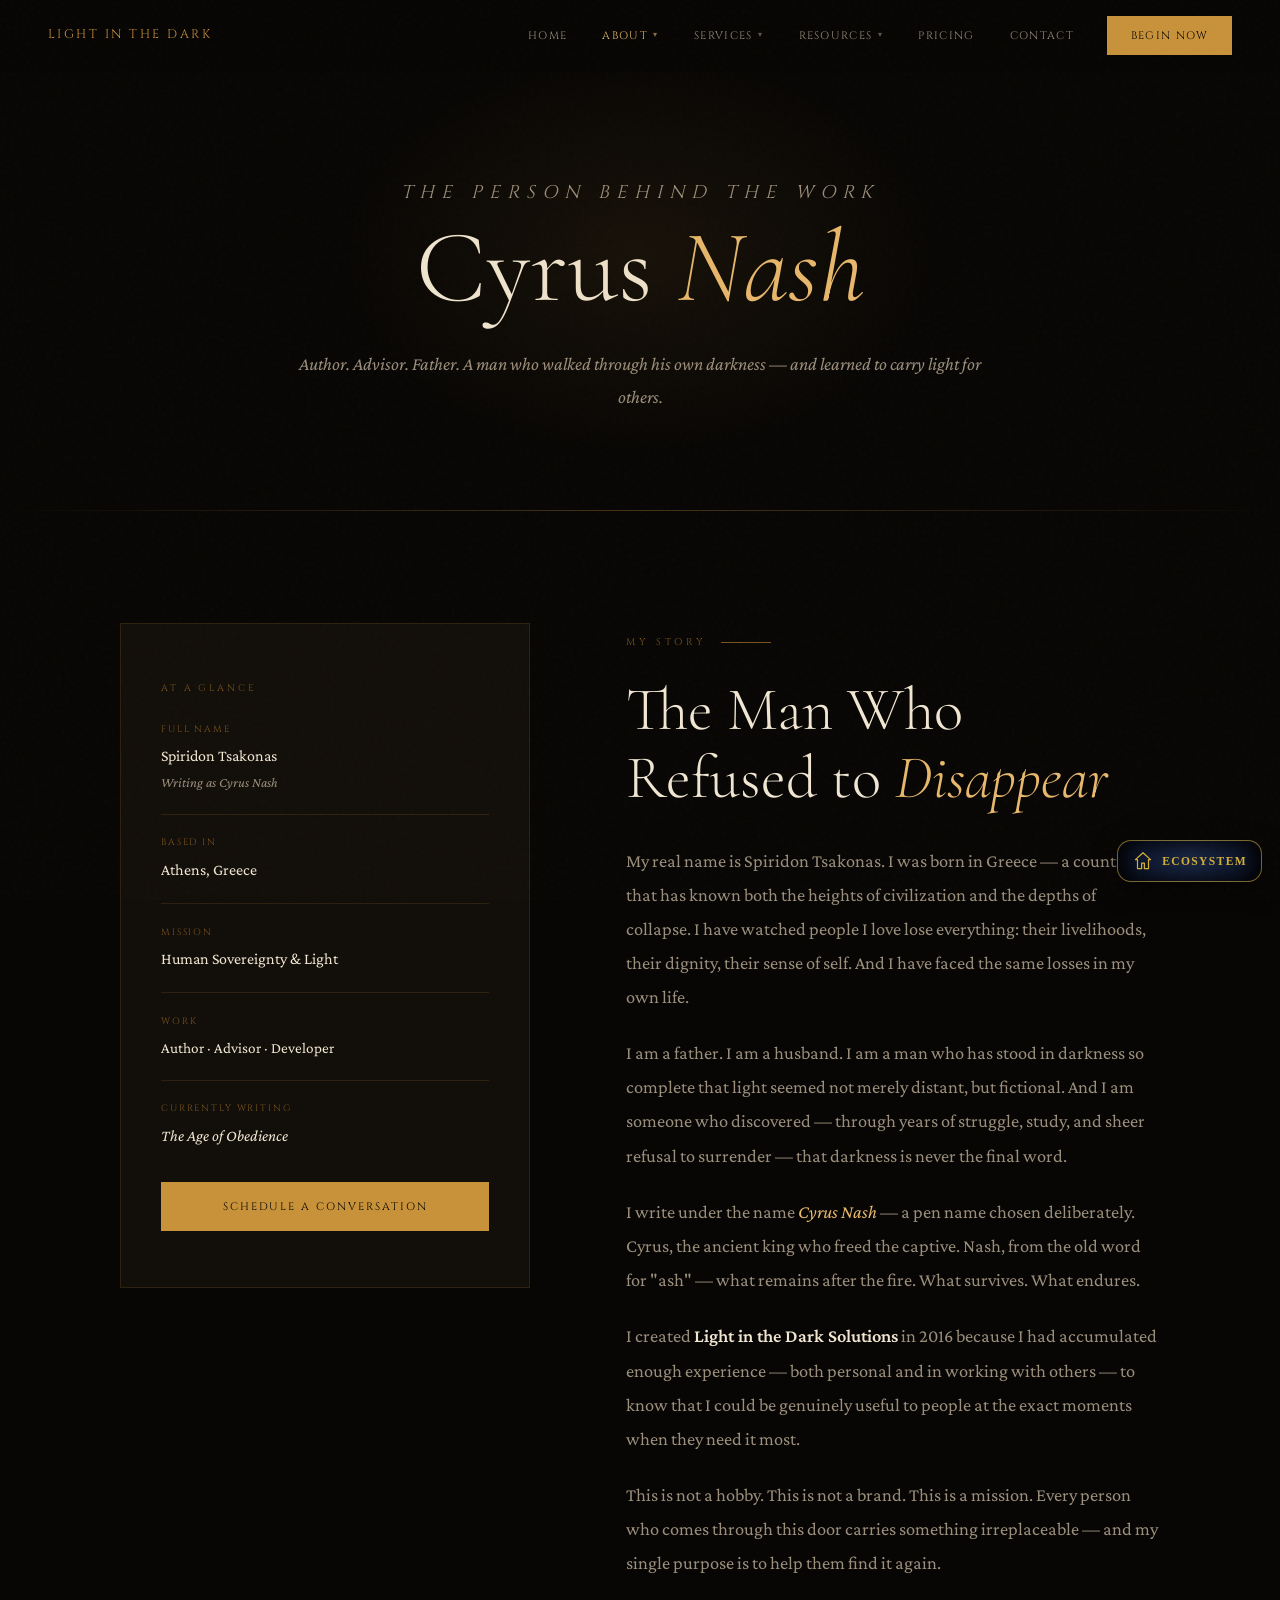
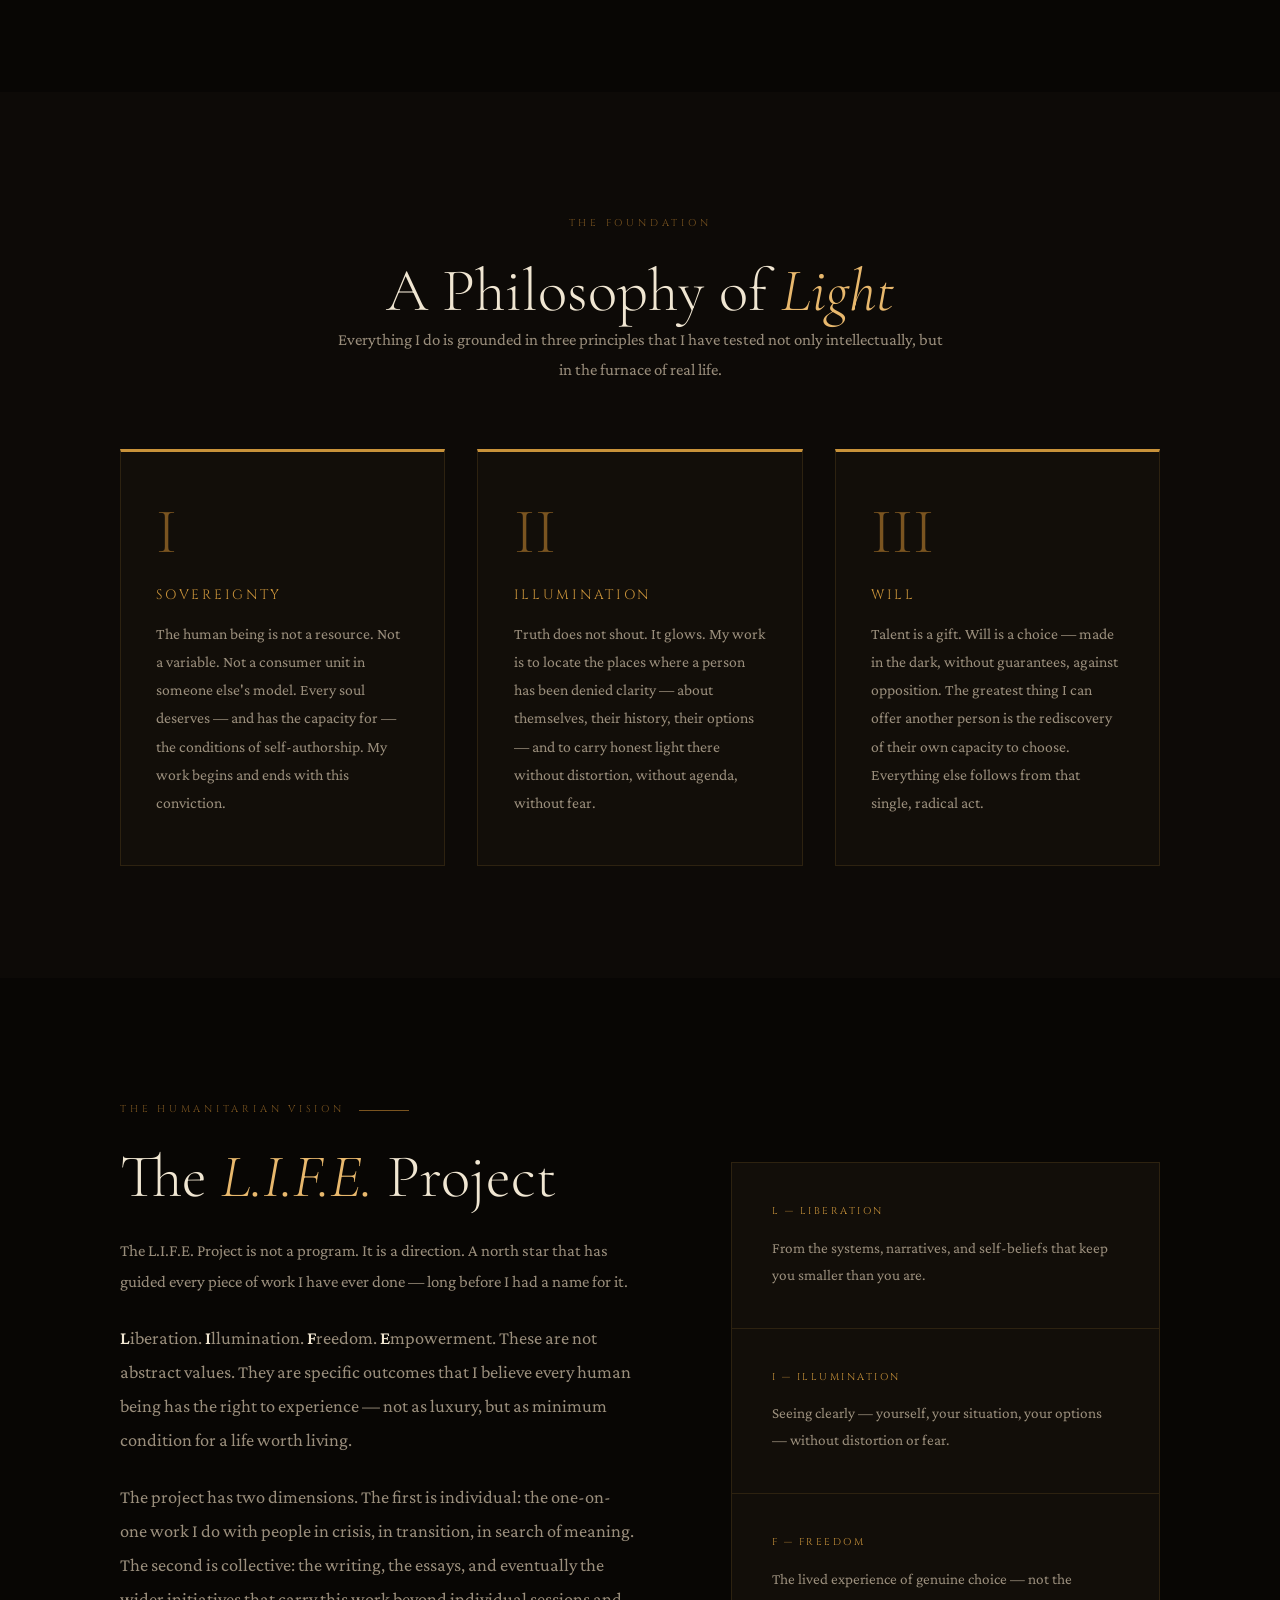
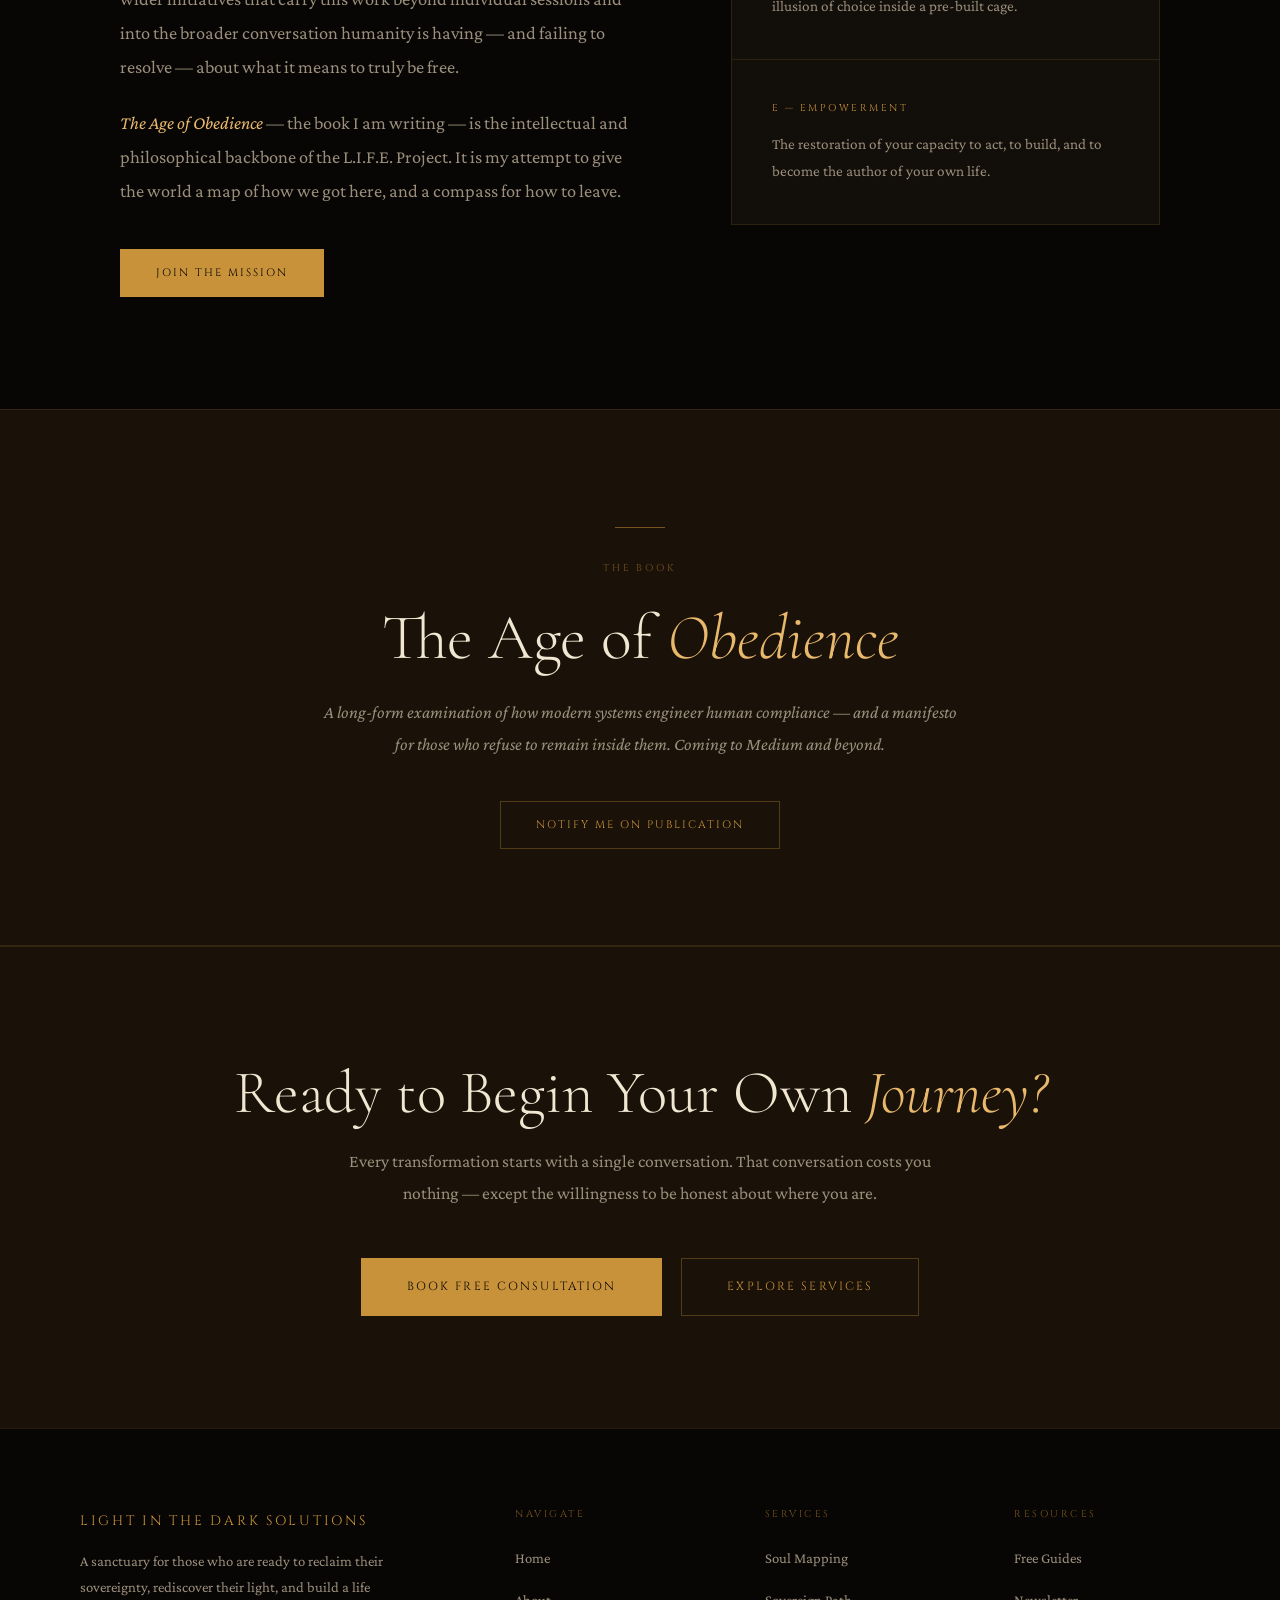
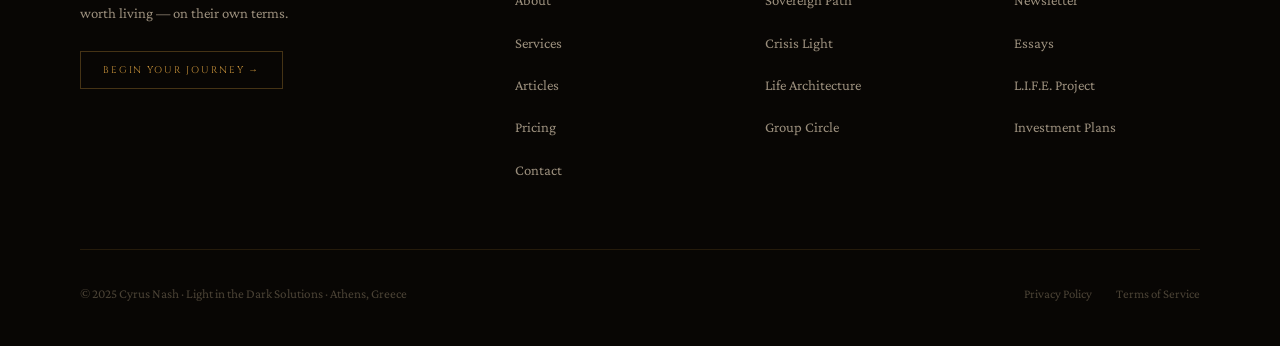
==== commit ac16679f: "Unify ecosystem: add ECOSYSTEM home-return badge to all pages (links back to litds.theguardiansofthe" ====
--- a/about.html
+++ b/about.html
@@ -248,5 +248,11 @@
   </div>
 </footer>
 <script src="js/main.js"></script>
+<!-- ===== ECOSYSTEM HOME RETURN BADGE (c) 2026 Spiridon Tsakonas - Light in the Dark Solutions ===== -->
+<a id="eco-home-return" href="https://litds.theguardiansofthedeep.com/" target="_blank" rel="noopener" title="Return to the Ecosystem" style="position:fixed;bottom:18px;right:18px;z-index:9999;display:flex;align-items:center;gap:8px;text-decoration:none;background:radial-gradient(circle at 50% 42%,#1a2747 0%,#0e1830 60%,#05070f 100%);border:1.5px solid rgba(212,175,55,.55);border-radius:14px;padding:9px 14px;box-shadow:0 8px 24px rgba(0,0,0,.55),inset 0 0 18px 4px rgba(0,0,0,.8);font-family:Georgia,serif;transition:transform .3s,box-shadow .3s,border-color .3s;" onmouseover="this.style.transform='translateY(-3px)';this.style.boxShadow='0 12px 30px rgba(0,0,0,.65),inset 0 0 16px 3px rgba(0,0,0,.6),0 0 16px rgba(212,175,55,.45)';this.style.borderColor='rgba(212,175,55,.9)';" onmouseout="this.style.transform='translateY(0)';this.style.boxShadow='0 8px 24px rgba(0,0,0,.55),inset 0 0 18px 4px rgba(0,0,0,.8)';this.style.borderColor='rgba(212,175,55,.55)';">
+  <svg width="22" height="22" viewBox="0 0 64 64" xmlns="http://www.w3.org/2000/svg" aria-hidden="true" style="flex-shrink:0;"><path d="M32 8 10 28h6v26h12V38h8v16h12V28h6z" fill="none" stroke="#d4af37" stroke-width="3.5" stroke-linejoin="round"/></svg>
+  <span style="color:#d4af37;font-size:.72rem;font-weight:700;letter-spacing:.12em;">ECOSYSTEM</span>
+</a>
+<!-- ===== END ECOSYSTEM HOME RETURN BADGE ===== -->
 </body>
 </html>
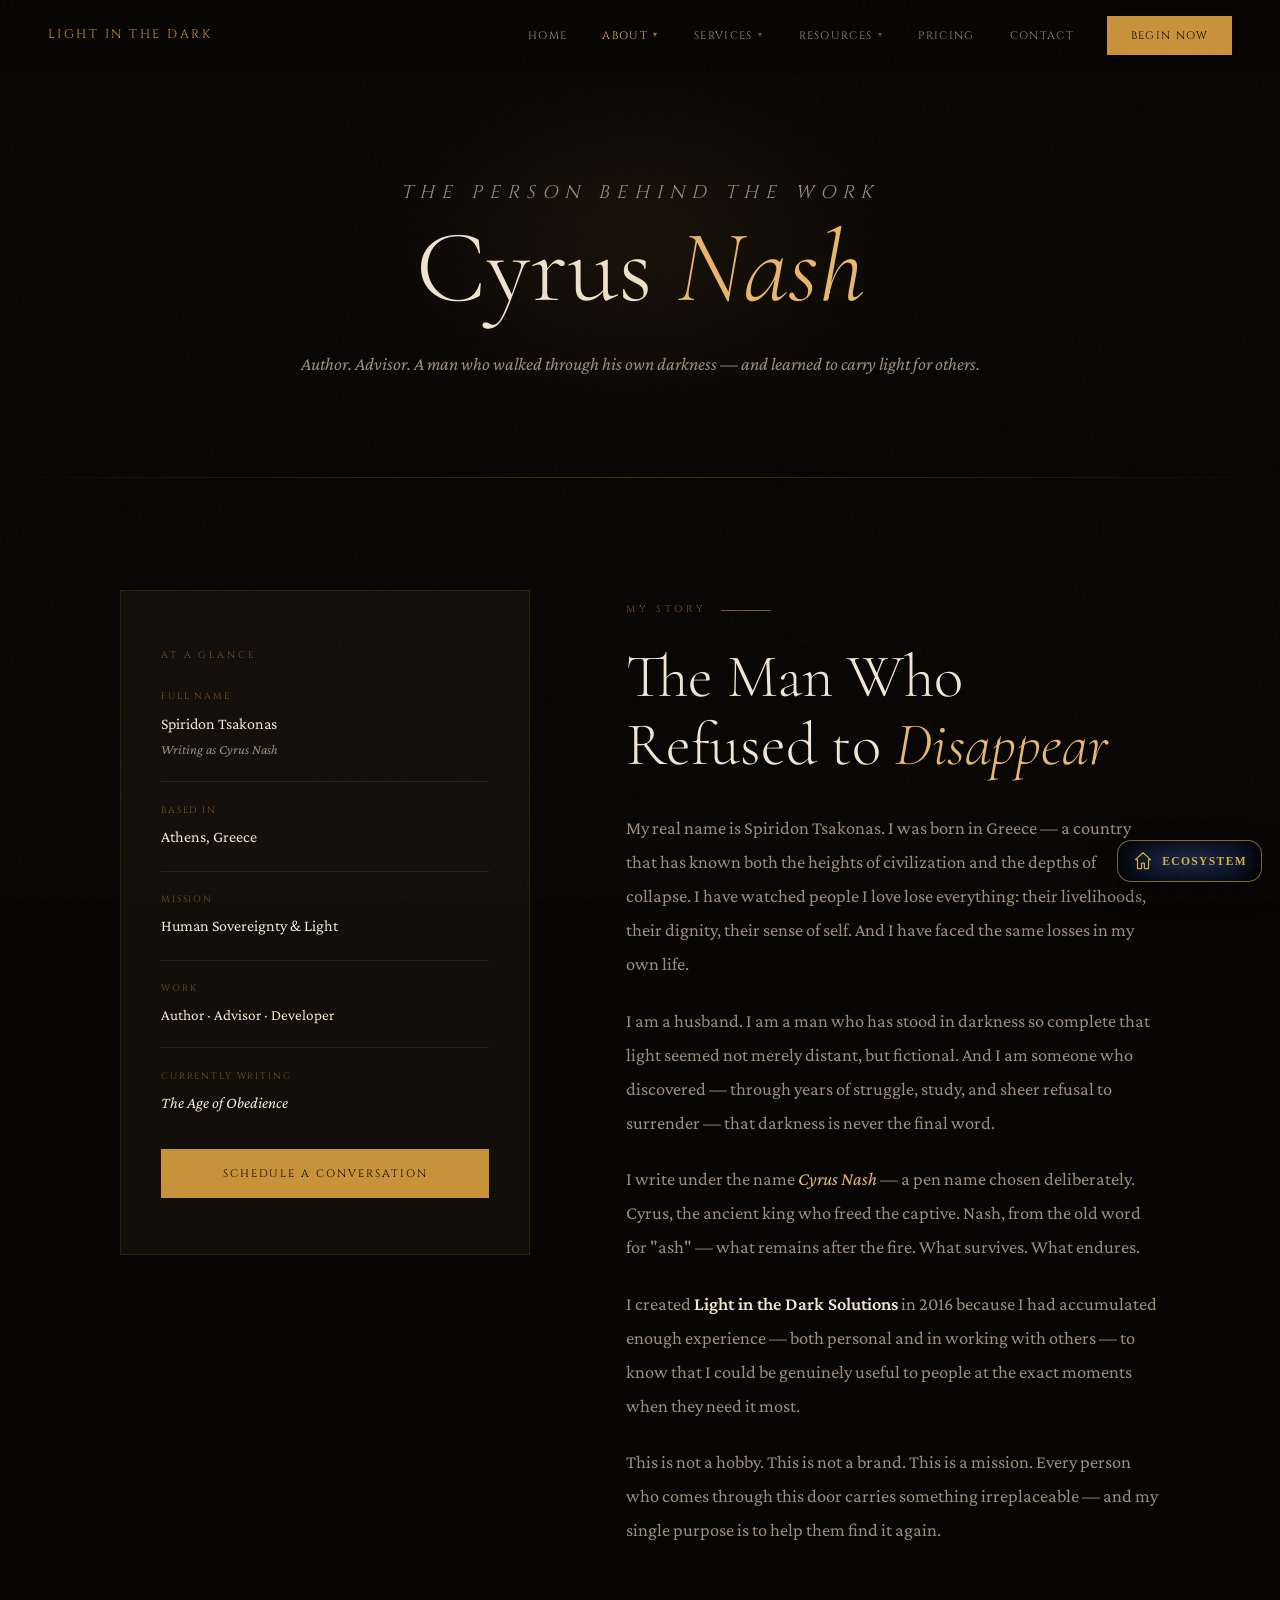
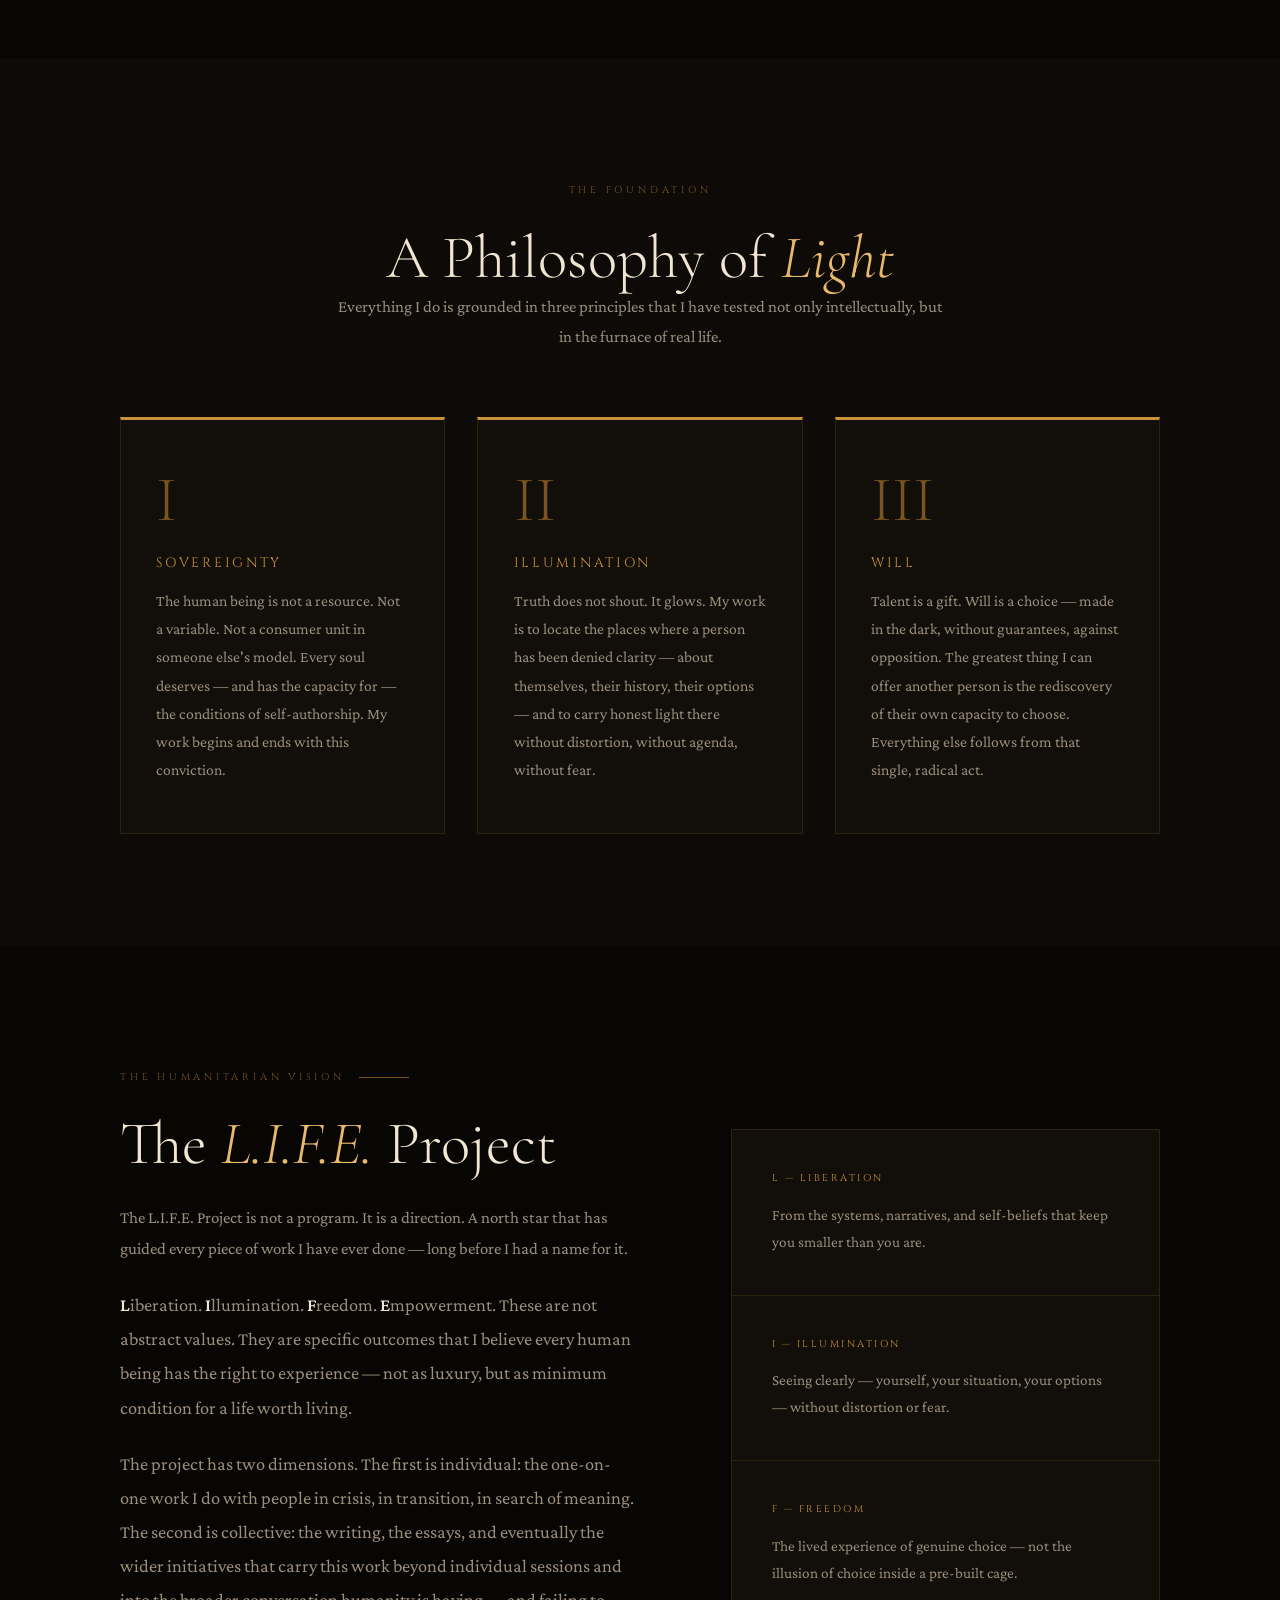
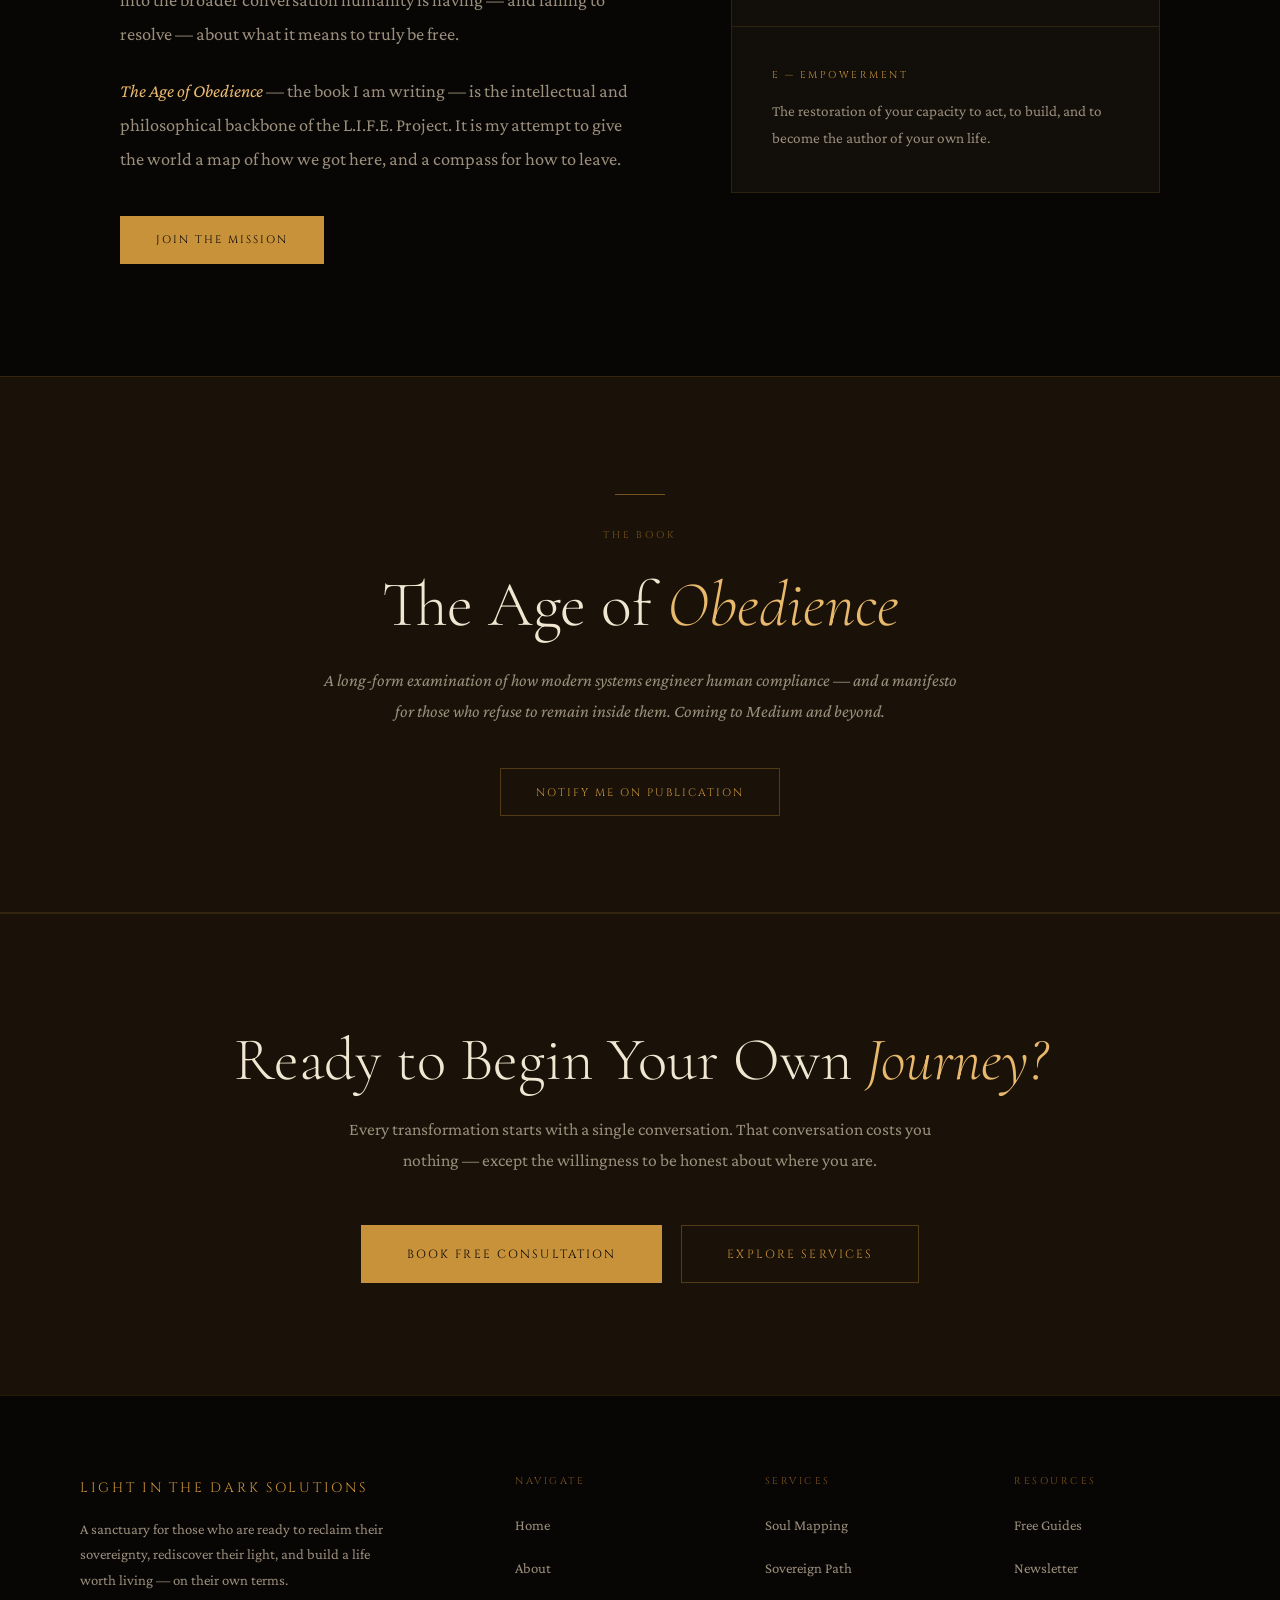
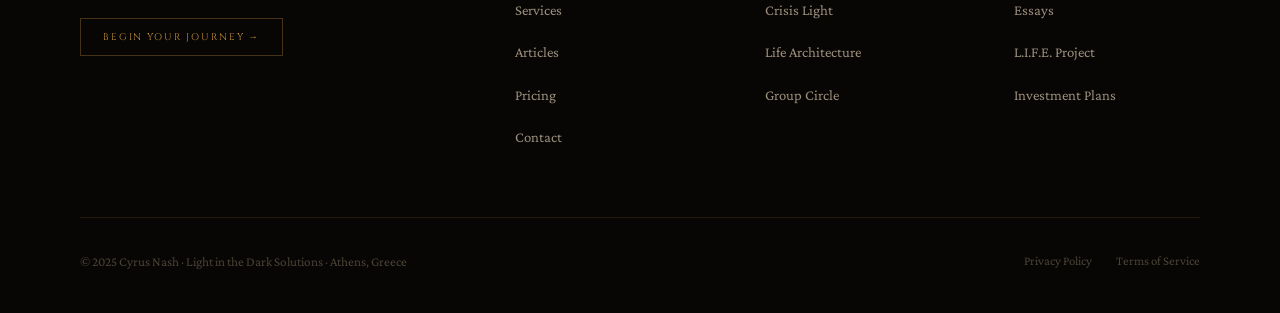
==== commit ae814f2a: "about: remove the false 'father' claims (Cyrus is not a father) Co-Authored-By: Claude Opus 5.5 <nor" ====
--- a/about.html
+++ b/about.html
@@ -1,6 +1,7 @@
 <!DOCTYPE html>
 <html lang="en">
 <head>
+<link rel="icon" type="image/svg+xml" href="favicon.svg">
 <meta charset="UTF-8"><meta name="viewport" content="width=device-width, initial-scale=1.0">
 <meta name="description" content="About Cyrus Nash — author, advisor, and founder of the L.I.F.E. Project. The philosophy behind Light in the Dark Solutions.">
 <title>About Cyrus Nash · Light in the Dark Solutions</title>
@@ -51,7 +52,7 @@
   <div class="page-hero-glow"></div>
   <p class="label">The Person Behind the Work</p>
   <h1>Cyrus <em>Nash</em></h1>
-  <p>Author. Advisor. Father. A man who walked through his own darkness — and learned to carry light for others.</p>
+  <p>Author. Advisor. A man who walked through his own darkness — and learned to carry light for others.</p>
 </div>
 <hr class="divider">
 
@@ -99,7 +100,7 @@
               My real name is Spiridon Tsakonas. I was born in Greece — a country that has known both the heights of civilization and the depths of collapse. I have watched people I love lose everything: their livelihoods, their dignity, their sense of self. And I have faced the same losses in my own life.
             </p>
             <p style="color:var(--cream-dim);line-height:1.85;">
-              I am a father. I am a husband. I am a man who has stood in darkness so complete that light seemed not merely distant, but fictional. And I am someone who discovered — through years of struggle, study, and sheer refusal to surrender — that darkness is never the final word.
+              I am a husband. I am a man who has stood in darkness so complete that light seemed not merely distant, but fictional. And I am someone who discovered — through years of struggle, study, and sheer refusal to surrender — that darkness is never the final word.
             </p>
             <p style="color:var(--cream-dim);line-height:1.85;">
               I write under the name <em>Cyrus Nash</em> — a pen name chosen deliberately. Cyrus, the ancient king who freed the captive. Nash, from the old word for "ash" — what remains after the fire. What survives. What endures.
@@ -249,7 +250,7 @@
 </footer>
 <script src="js/main.js"></script>
 <!-- ===== ECOSYSTEM HOME RETURN BADGE (c) 2026 Spiridon Tsakonas - Light in the Dark Solutions ===== -->
-<a id="eco-home-return" href="https://litds.theguardiansofthedeep.com/" target="_blank" rel="noopener" title="Return to the Ecosystem" style="position:fixed;bottom:18px;right:18px;z-index:9999;display:flex;align-items:center;gap:8px;text-decoration:none;background:radial-gradient(circle at 50% 42%,#1a2747 0%,#0e1830 60%,#05070f 100%);border:1.5px solid rgba(212,175,55,.55);border-radius:14px;padding:9px 14px;box-shadow:0 8px 24px rgba(0,0,0,.55),inset 0 0 18px 4px rgba(0,0,0,.8);font-family:Georgia,serif;transition:transform .3s,box-shadow .3s,border-color .3s;" onmouseover="this.style.transform='translateY(-3px)';this.style.boxShadow='0 12px 30px rgba(0,0,0,.65),inset 0 0 16px 3px rgba(0,0,0,.6),0 0 16px rgba(212,175,55,.45)';this.style.borderColor='rgba(212,175,55,.9)';" onmouseout="this.style.transform='translateY(0)';this.style.boxShadow='0 8px 24px rgba(0,0,0,.55),inset 0 0 18px 4px rgba(0,0,0,.8)';this.style.borderColor='rgba(212,175,55,.55)';">
+<a id="eco-home-return" href="https://litd.theguardiansofthedeep.com/" target="_blank" rel="noopener" title="Return to the Ecosystem" style="position:fixed;bottom:18px;right:18px;z-index:9999;display:flex;align-items:center;gap:8px;text-decoration:none;background:radial-gradient(circle at 50% 42%,#1a2747 0%,#0e1830 60%,#05070f 100%);border:1.5px solid rgba(212,175,55,.55);border-radius:14px;padding:9px 14px;box-shadow:0 8px 24px rgba(0,0,0,.55),inset 0 0 18px 4px rgba(0,0,0,.8);font-family:Georgia,serif;transition:transform .3s,box-shadow .3s,border-color .3s;" onmouseover="this.style.transform='translateY(-3px)';this.style.boxShadow='0 12px 30px rgba(0,0,0,.65),inset 0 0 16px 3px rgba(0,0,0,.6),0 0 16px rgba(212,175,55,.45)';this.style.borderColor='rgba(212,175,55,.9)';" onmouseout="this.style.transform='translateY(0)';this.style.boxShadow='0 8px 24px rgba(0,0,0,.55),inset 0 0 18px 4px rgba(0,0,0,.8)';this.style.borderColor='rgba(212,175,55,.55)';">
   <svg width="22" height="22" viewBox="0 0 64 64" xmlns="http://www.w3.org/2000/svg" aria-hidden="true" style="flex-shrink:0;"><path d="M32 8 10 28h6v26h12V38h8v16h12V28h6z" fill="none" stroke="#d4af37" stroke-width="3.5" stroke-linejoin="round"/></svg>
   <span style="color:#d4af37;font-size:.72rem;font-weight:700;letter-spacing:.12em;">ECOSYSTEM</span>
 </a>
